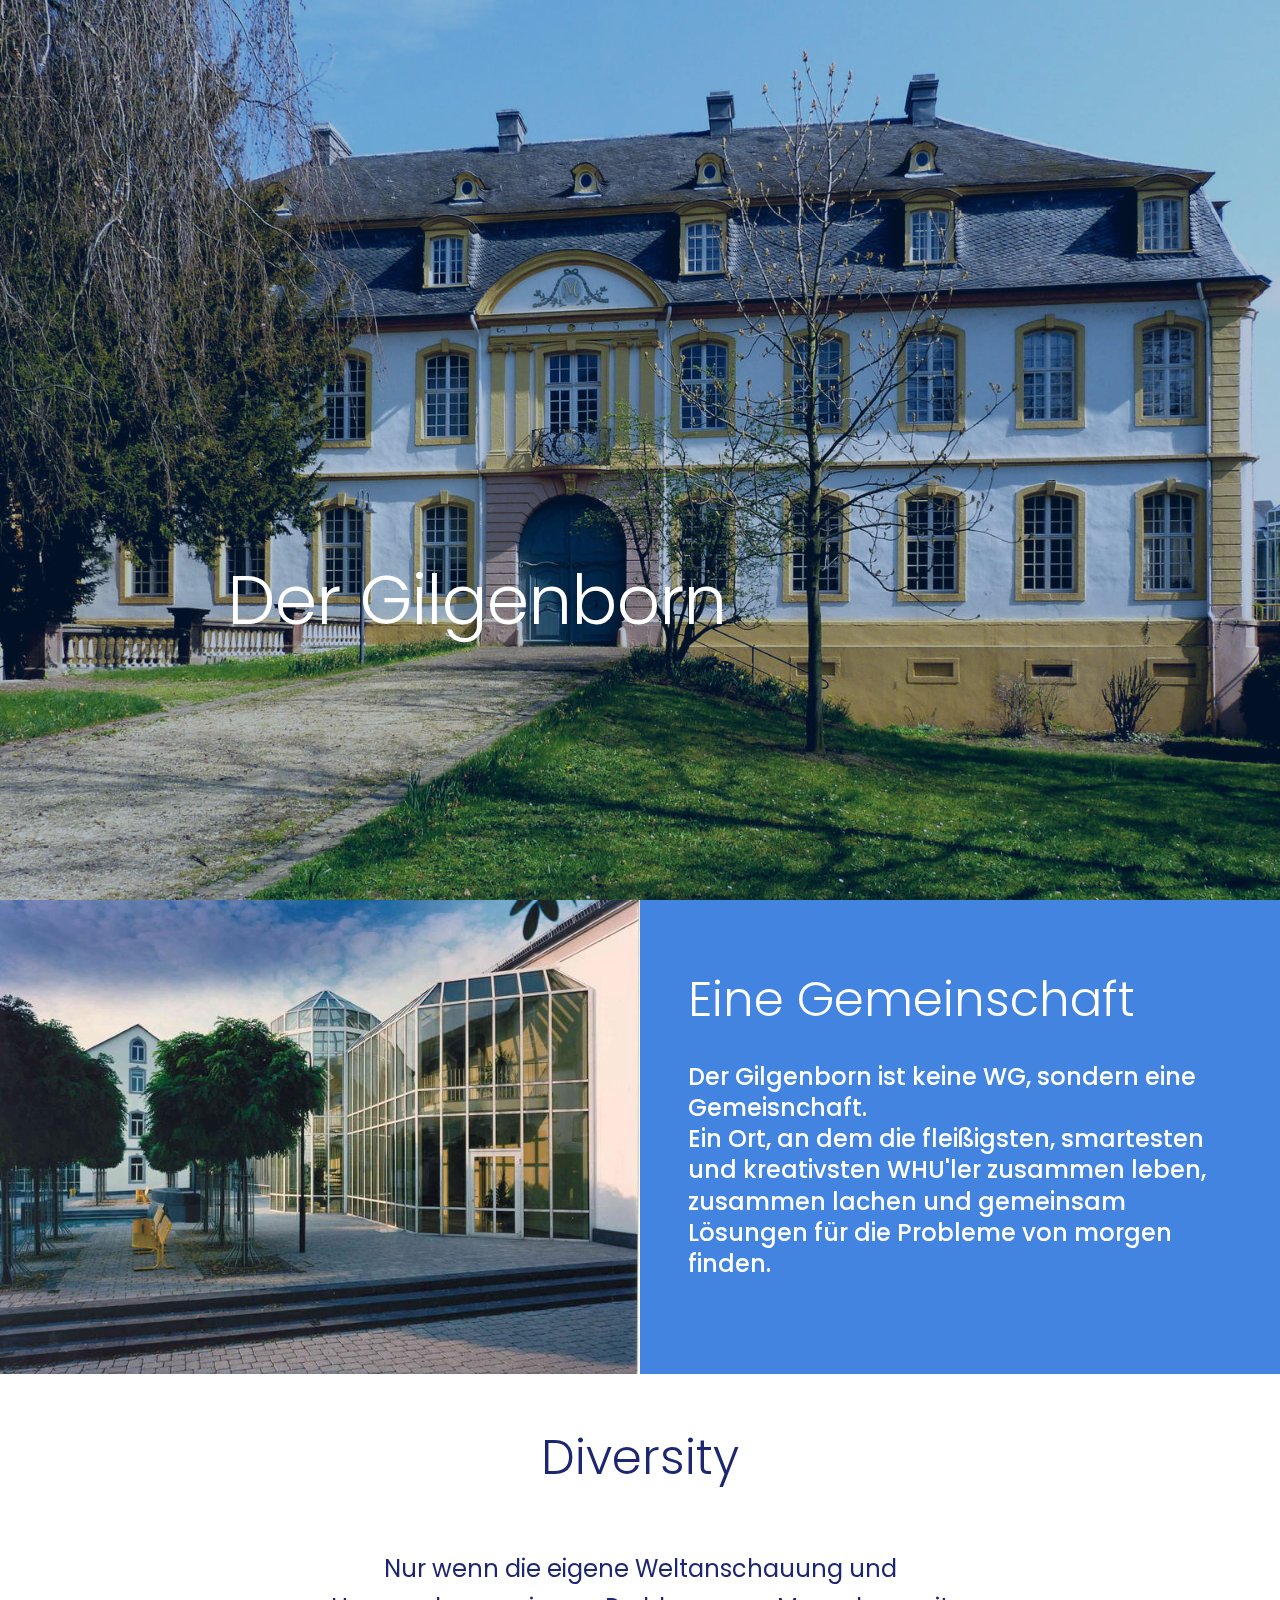
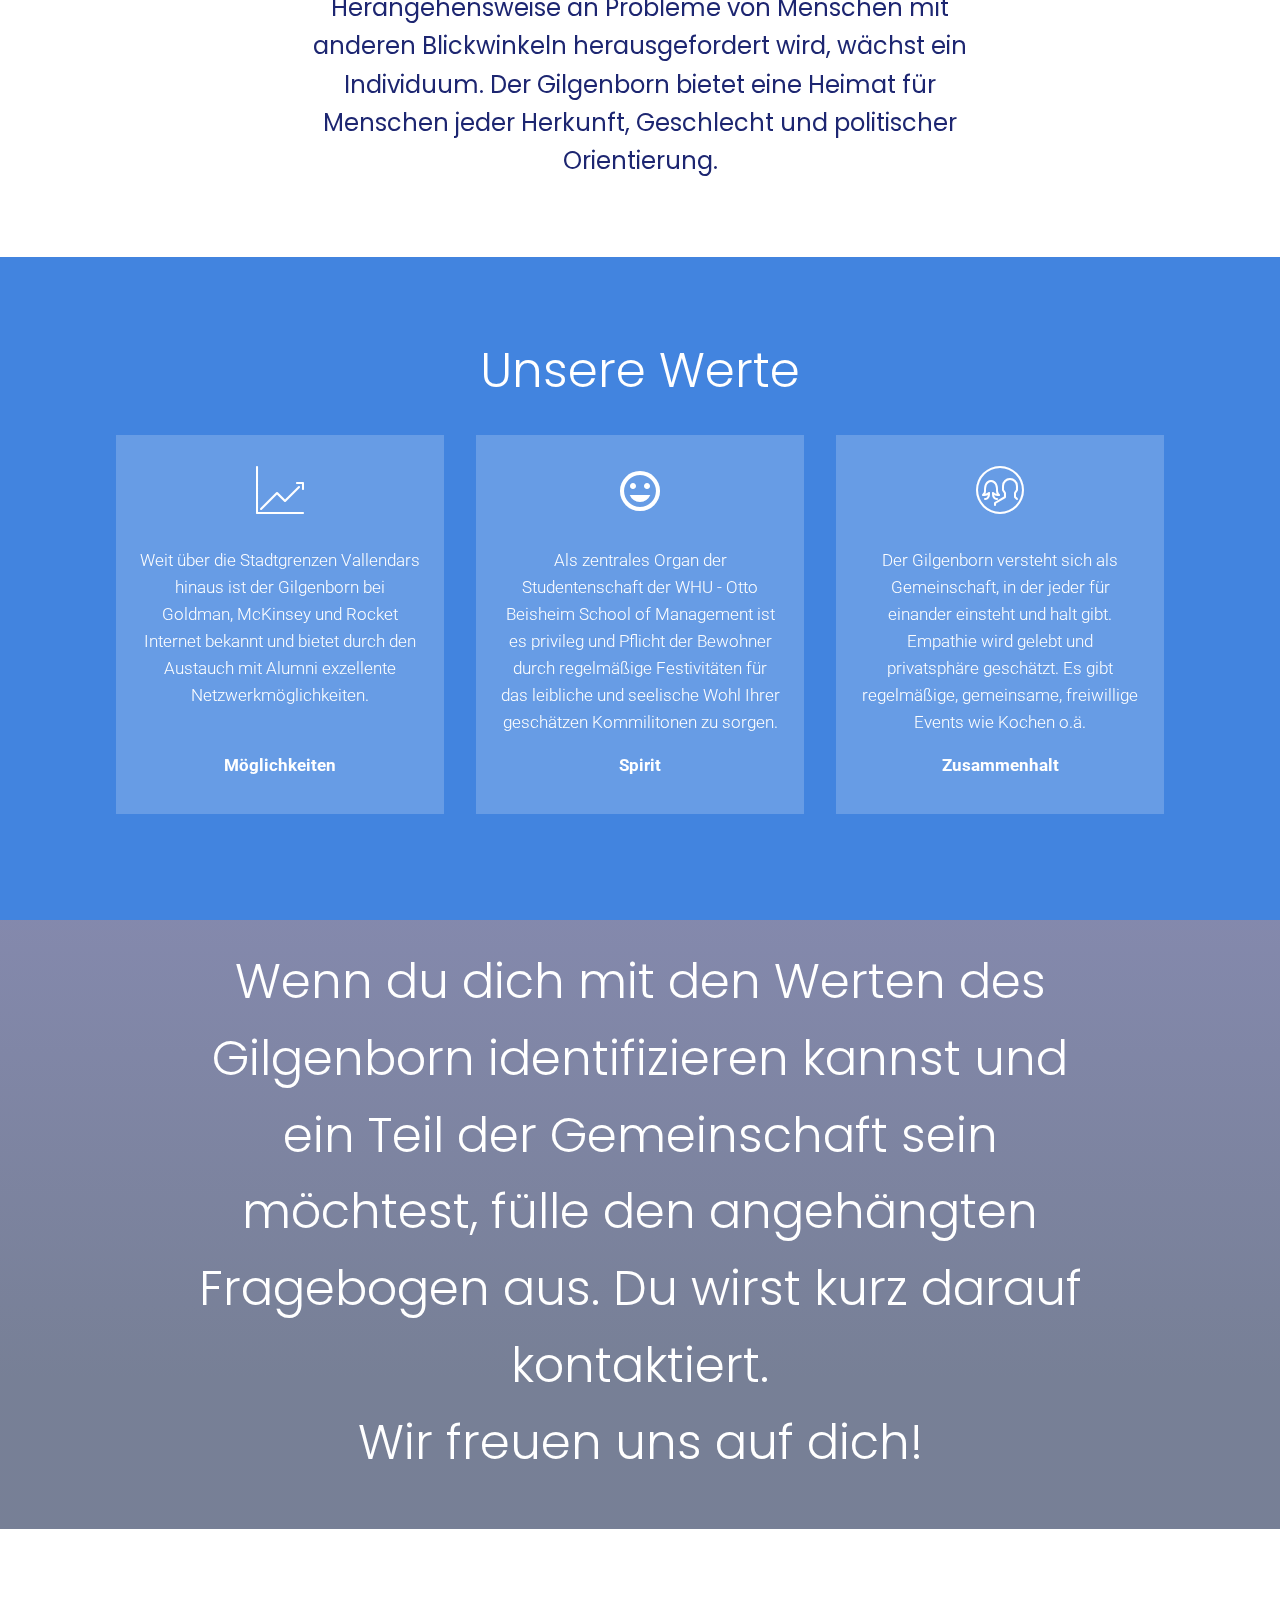
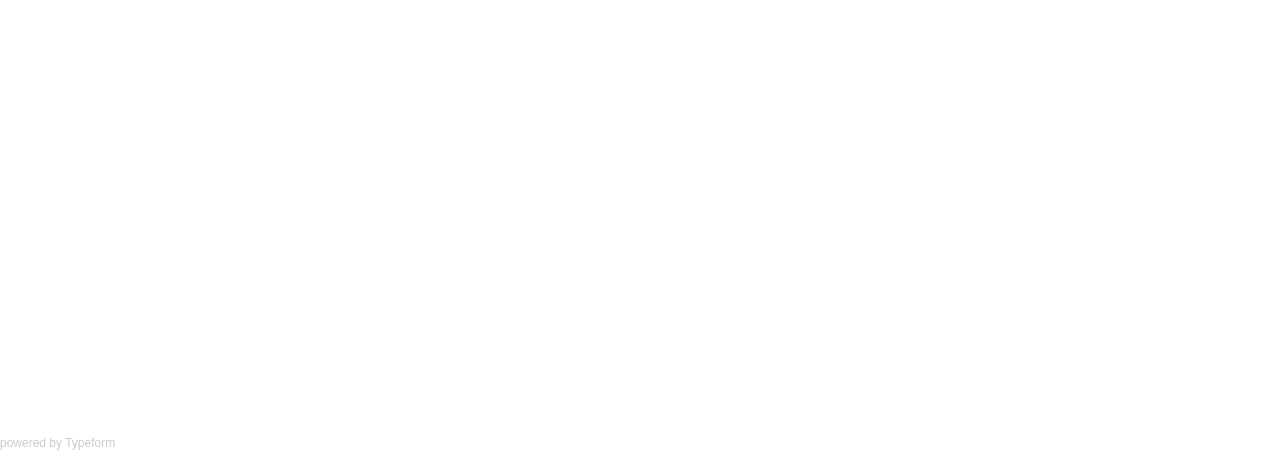
==== de.html @ 5c47d2d9 "create github pages" ====
<!DOCTYPE html>
<html >
<head>
  <!-- Site made with Mobirise Website Builder v4.7.6, https://mobirise.com -->
  <meta charset="UTF-8">
  <meta http-equiv="X-UA-Compatible" content="IE=edge">
  <meta name="generator" content="Mobirise v4.7.6, mobirise.com">
  <meta name="viewport" content="width=device-width, initial-scale=1, minimum-scale=1">
  <link rel="shortcut icon" href="assets/images/logo.png" type="image/x-icon">
  <meta name="description" content="">
  <title>Deutsch</title>
  <link rel="stylesheet" href="assets/web/assets/mobirise-icons/mobirise-icons.css">
  <link rel="stylesheet" href="assets/bootstrap-material-design-font/css/material.css">
  <link rel="stylesheet" href="assets/tether/tether.min.css">
  <link rel="stylesheet" href="assets/bootstrap/css/bootstrap.min.css">
  <link rel="stylesheet" href="assets/bootstrap/css/bootstrap-reboot.min.css">
  <link rel="stylesheet" href="assets/bootstrap/css/bootstrap-grid.min.css">
  <link rel="stylesheet" href="assets/theme/css/style.css">
  <link rel="stylesheet" href="assets/mobirise/css/mbr-additional.css" type="text/css">
  
  
  
</head>
<body>
  <section class="header6 cid-rthwO0o4lE mbr-fullscreen mbr-parallax-background" id="header6-q">

    

    <div class="mbr-overlay" style="opacity: 0.3; background-color: rgb(4, 54, 124);">
    </div>

    <div class="container">
        <div class="row justify-content-center">
            <div class="media-container-column mbr-white col-md-10 offset-md-1">
                <h1 class="mbr-section-title pb-3 mbr-fonts-style display-1"><p>
                    <br><br><br></p><br><p>Der Gilgenborn</p></h1>
                
                
            </div>
        </div>
    </div>

    
</section>

<section class="features1 cid-rthwO0Zgbl" id="features1-r">

    

    <div class="container-fluid">
        <div class="row content-row">
            <div class="mbr-figure col-lg-6">
              <img src="assets/images/newsimage-800x593.jpg" alt="" title="">
            </div>
            <div class="media-content px-5  mbr-white py-4 col-lg-6">
              
              <div class="content-block">
                <h2 class="mbr-section-title mbr-fonts-style pb-4 display-2">Eine Gemeinschaft</h2>
                <h3 class="mbr-section-subtitle mbr-fonts-style pb-2 display-5">Der Gilgenborn ist keine WG, sondern eine Gemeisnchaft.<div>Ein Ort, an dem die fleißigsten, smartesten und kreativsten WHU'ler zusammen leben, zusammen lachen und gemeinsam Lösungen für die Probleme von morgen finden.</div></h3>
                <p class="mbr-text testimonial-text mbr-fonts-style display-7"></p>
              </div>
            </div>
        </div>
    </div>
</section>

<section class="mbr-section article content1 cid-rthwO1sof4" id="content1-s">

     

    <div class="container">
        <div class="media-container-row">
            <div class="mbr-text col-12 col-md-12">
                <h2 class="mbr-fonts-style block-title align-center display-2">Diversity</h2>
            </div>
        </div>
    </div>
</section>

<section class="mbr-section article content1 cid-rthwO1FS71" id="content2-t">

     

    <div class="container">
        <div class="media-container-row">
            <div class="mbr-text col-12 col-md-8">
                <p class="mbr-fonts-style block-text display-5">Nur wenn die eigene Weltanschauung und Herangehensweise an Probleme von Menschen mit anderen Blickwinkeln herausgefordert wird, wächst ein Individuum. Der Gilgenborn bietet eine Heimat für Menschen jeder Herkunft, Geschlecht und politischer Orientierung.</p>
            </div>
        </div>
    </div>
</section>

<section class="features10 cid-rthwO1VOsi" id="features10-u">
    
    

    
    <div class="container">
        <div class="container align-center">
            <h2 class="mb-4 mbr-fonts-style mbr-white display-2">Unsere Werte</h2>
            
            <div class="media-container-row">
                <div class="card p-3 col-12 col-md-4 col-lg-4">
                    <div class="card-box">
                        <div class="card-img pb-3">
                            <span class="mbr-iconfont mbr-white mbri-growing-chart"></span>
                        </div>
                        <p class="mbr-text mbr-fonts-style mbr-white display-7">Weit über die Stadtgrenzen Vallendars hinaus ist der Gilgenborn bei Goldman, McKinsey und Rocket Internet bekannt und bietet durch den Austauch mit Alumni exzellente Netzwerkmöglichkeiten.<br><br>
                        </p>
                        <p class="card-title mbr-fonts-style mbr-white display-7">
                            <strong>Möglichkeiten</strong></p>
                    </div>
                </div>
                <div class="card p-3 col-12 col-md-4 col-lg-4">
                    <div class="card-box">
                        <div class="card-img pb-3">
                            <span class="mbr-iconfont mbr-white mdi-image-tag-faces"></span>
                        </div>
                        <p class="mbr-text mbr-fonts-style mbr-white display-7">
                            Als zentrales Organ der Studentenschaft der WHU - Otto Beisheim School of Management ist es privileg und Pflicht der Bewohner durch regelmäßige Festivitäten für das leibliche und seelische Wohl Ihrer geschätzen Kommilitonen zu sorgen.
                        </p>
                        <p class="card-title mbr-fonts-style mbr-white display-7"><strong>Spirit</strong></p>
                    </div>
                </div>
                <div class="card p-3 col-12 col-md-4 col-lg-4">
                    <div class="card-box">
                        <div class="card-img pb-3">
                            <span class="mbr-iconfont mbr-white mbri-users"></span>
                        </div>
                        <p class="mbr-text mbr-fonts-style mbr-white display-7">Der Gilgenborn versteht sich als Gemeinschaft, in der jeder für einander einsteht und halt gibt. Empathie wird gelebt und privatsphäre geschätzt. Es gibt regelmäßige, gemeinsame, freiwillige Events wie Kochen o.ä.<br></p>
                        <p class="card-title mbr-fonts-style mbr-white display-7"><strong>Zusammenhalt</strong></p>
                    </div>
                </div>
            </div>
        </div>
    </div>
</section>

<section class="header3 cid-rthwO2DU1C mbr-parallax-background" id="header3-v">

    

    <div class="mbr-overlay" style="opacity: 0.5;">
    </div>

    <div class="container align-center">
        <div class="row justify-content-center">
            <div class="media-container-column mbr-white col-md-10">
                <h3 class="mbr-section-subtitle align-center mbr-light pb-3 mbr-fonts-style display-2"></h3>
                
                <p class="mbr-text pb-3 mbr-fonts-style display-2">
                    Wenn du dich mit den Werten des Gilgenborn identifizieren kannst und ein Teil der Gemeinschaft sein möchtest, fülle den angehängten Fragebogen aus. Du wirst kurz darauf kontaktiert.<br>Wir freuen uns auf dich!</p>
                
            </div>
        </div>
    </div>
    
</section>

<div id="custom-html-w" custom-code="true" data-rv-view="32"><div class="typeform-widget" data-url="https://mauriceschneider.typeform.com/to/I1XOrt" style="width: 100%; height: 500px;"></div> <script> (function() { var qs,js,q,s,d=document, gi=d.getElementById, ce=d.createElement, gt=d.getElementsByTagName, id="typef_orm", b="https://embed.typeform.com/"; if(!gi.call(d,id)) { js=ce.call(d,"script"); js.id=id; js.src=b+"embed.js"; q=gt.call(d,"script")[0]; q.parentNode.insertBefore(js,q) } })() </script> <div style="font-family: Sans-Serif;font-size: 12px;color: #999;opacity: 0.5; padding-top: 5px;"> powered by <a href="https://admin.typeform.com/signup?utm_campaign=I1XOrt&utm_source=typeform.com-13900104-Basic&utm_medium=typeform&utm_content=typeform-embedded-poweredbytypeform&utm_term=EN" style="color: #999" target="_blank">Typeform</a> </div></div>


  <script src="assets/web/assets/jquery/jquery.min.js"></script>
  <script src="assets/popper/popper.min.js"></script>
  <script src="assets/tether/tether.min.js"></script>
  <script src="assets/bootstrap/js/bootstrap.min.js"></script>
  <script src="assets/smoothscroll/smooth-scroll.js"></script>
  <script src="assets/parallax/jarallax.min.js"></script>
  <script src="assets/playervimeo/vimeo_player.js"></script>
  <script src="assets/theme/js/script.js"></script>
  
  
</body>
</html>
---- assets/web/assets/mobirise-icons/mobirise-icons.css ----
@font-face {
  font-family: 'MobiriseIcons';
  src:  url('mobirise-icons.eot?spat4u');
  src:  url('mobirise-icons.eot?spat4u#iefix') format('embedded-opentype'),
    url('mobirise-icons.ttf?spat4u') format('truetype'),
    url('mobirise-icons.woff?spat4u') format('woff'),
    url('mobirise-icons.svg?spat4u#MobiriseIcons') format('svg');
  font-weight: normal;
  font-style: normal;
}

[class^="mbri-"], [class*=" mbri-"] {
  /* use !important to prevent issues with browser extensions that change fonts */
  font-family: MobiriseIcons !important;
  speak: none;
  font-style: normal;
  font-weight: normal;
  font-variant: normal;
  text-transform: none;
  line-height: 1;

  /* Better Font Rendering =========== */
  -webkit-font-smoothing: antialiased;
  -moz-osx-font-smoothing: grayscale;
}

.mbri-add-submenu:before {
  content: "\e900";
}
.mbri-alert:before {
  content: "\e901";
}
.mbri-align-center:before {
  content: "\e902";
}
.mbri-align-justify:before {
  content: "\e903";
}
.mbri-align-left:before {
  content: "\e904";
}
.mbri-align-right:before {
  content: "\e905";
}
.mbri-android:before {
  content: "\e906";
}
.mbri-apple:before {
  content: "\e907";
}
.mbri-arrow-down:before {
  content: "\e908";
}
.mbri-arrow-next:before {
  content: "\e909";
}
.mbri-arrow-prev:before {
  content: "\e90a";
}
.mbri-arrow-up:before {
  content: "\e90b";
}
.mbri-bold:before {
  content: "\e90c";
}
.mbri-bookmark:before {
  content: "\e90d";
}
.mbri-bootstrap:before {
  content: "\e90e";
}
.mbri-briefcase:before {
  content: "\e90f";
}
.mbri-browse:before {
  content: "\e910";
}
.mbri-bulleted-list:before {
  content: "\e911";
}
.mbri-calendar:before {
  content: "\e912";
}
.mbri-camera:before {
  content: "\e913";
}
.mbri-cart-add:before {
  content: "\e914";
}
.mbri-cart-full:before {
  content: "\e915";
}
.mbri-cash:before {
  content: "\e916";
}
.mbri-change-style:before {
  content: "\e917";
}
.mbri-chat:before {
  content: "\e918";
}
.mbri-clock:before {
  content: "\e919";
}
.mbri-close:before {
  content: "\e91a";
}
.mbri-cloud:before {
  content: "\e91b";
}
.mbri-code:before {
  content: "\e91c";
}
.mbri-contact-form:before {
  content: "\e91d";
}
.mbri-credit-card:before {
  content: "\e91e";
}
.mbri-cursor-click:before {
  content: "\e91f";
}
.mbri-cust-feedback:before {
  content: "\e920";
}
.mbri-database:before {
  content: "\e921";
}
.mbri-delivery:before {
  content: "\e922";
}
.mbri-desktop:before {
  content: "\e923";
}
.mbri-devices:before {
  content: "\e924";
}
.mbri-down:before {
  content: "\e925";
}
.mbri-download:before {
  content: "\e989";
}
.mbri-drag-n-drop:before {
  content: "\e927";
}
.mbri-drag-n-drop2:before {
  content: "\e928";
}
.mbri-edit:before {
  content: "\e929";
}
.mbri-edit2:before {
  content: "\e92a";
}
.mbri-error:before {
  content: "\e92b";
}
.mbri-extension:before {
  content: "\e92c";
}
.mbri-features:before {
  content: "\e92d";
}
.mbri-file:before {
  content: "\e92e";
}
.mbri-flag:before {
  content: "\e92f";
}
.mbri-folder:before {
  content: "\e930";
}
.mbri-gift:before {
  content: "\e931";
}
.mbri-github:before {
  content: "\e932";
}
.mbri-globe:before {
  content: "\e933";
}
.mbri-globe-2:before {
  content: "\e934";
}
.mbri-growing-chart:before {
  content: "\e935";
}
.mbri-hearth:before {
  content: "\e936";
}
.mbri-help:before {
  content: "\e937";
}
.mbri-home:before {
  content: "\e938";
}
.mbri-hot-cup:before {
  content: "\e939";
}
.mbri-idea:before {
  content: "\e93a";
}
.mbri-image-gallery:before {
  content: "\e93b";
}
.mbri-image-slider:before {
  content: "\e93c";
}
.mbri-info:before {
  content: "\e93d";
}
.mbri-italic:before {
  content: "\e93e";
}
.mbri-key:before {
  content: "\e93f";
}
.mbri-laptop:before {
  content: "\e940";
}
.mbri-layers:before {
  content: "\e941";
}
.mbri-left-right:before {
  content: "\e942";
}
.mbri-left:before {
  content: "\e943";
}
.mbri-letter:before {
  content: "\e944";
}
.mbri-like:before {
  content: "\e945";
}
.mbri-link:before {
  content: "\e946";
}
.mbri-lock:before {
  content: "\e947";
}
.mbri-login:before {
  content: "\e948";
}
.mbri-logout:before {
  content: "\e949";
}
.mbri-magic-stick:before {
  content: "\e94a";
}
.mbri-map-pin:before {
  content: "\e94b";
}
.mbri-menu:before {
  content: "\e94c";
}
.mbri-mobile:before {
  content: "\e94d";
}
.mbri-mobile2:before {
  content: "\e94e";
}
.mbri-mobirise:before {
  content: "\e94f";
}
.mbri-more-horizontal:before {
  content: "\e950";
}
.mbri-more-vertical:before {
  content: "\e951";
}
.mbri-music:before {
  content: "\e952";
}
.mbri-new-file:before {
  content: "\e953";
}
.mbri-numbered-list:before {
  content: "\e954";
}
.mbri-opened-folder:before {
  content: "\e955";
}
.mbri-pages:before {
  content: "\e956";
}
.mbri-paper-plane:before {
  content: "\e957";
}
.mbri-paperclip:before {
  content: "\e958";
}
.mbri-photo:before {
  content: "\e959";
}
.mbri-photos:before {
  content: "\e95a";
}
.mbri-pin:before {
  content: "\e95b";
}
.mbri-play:before {
  content: "\e95c";
}
.mbri-plus:before {
  content: "\e95d";
}
.mbri-preview:before {
  content: "\e95e";
}
.mbri-print:before {
  content: "\e95f";
}
.mbri-protect:before {
  content: "\e960";
}
.mbri-question:before {
  content: "\e961";
}
.mbri-quote-left:before {
  content: "\e962";
}
.mbri-quote-right:before {
  content: "\e963";
}
.mbri-refresh:before {
  content: "\e964";
}
.mbri-responsive:before {
  content: "\e965";
}
.mbri-right:before {
  content: "\e966";
}
.mbri-rocket:before {
  content: "\e967";
}
.mbri-sad-face:before {
  content: "\e968";
}
.mbri-sale:before {
  content: "\e969";
}
.mbri-save:before {
  content: "\e96a";
}
.mbri-search:before {
  content: "\e96b";
}
.mbri-setting:before {
  content: "\e96c";
}
.mbri-setting2:before {
  content: "\e96d";
}
.mbri-setting3:before {
  content: "\e96e";
}
.mbri-share:before {
  content: "\e96f";
}
.mbri-shopping-bag:before {
  content: "\e970";
}
.mbri-shopping-basket:before {
  content: "\e971";
}
.mbri-shopping-cart:before {
  content: "\e972";
}
.mbri-sites:before {
  content: "\e973";
}
.mbri-smile-face:before {
  content: "\e974";
}
.mbri-speed:before {
  content: "\e975";
}
.mbri-star:before {
  content: "\e976";
}
.mbri-success:before {
  content: "\e977";
}
.mbri-sun:before {
  content: "\e978";
}
.mbri-sun2:before {
  content: "\e979";
}
.mbri-tablet:before {
  content: "\e97a";
}
.mbri-tablet-vertical:before {
  content: "\e97b";
}
.mbri-target:before {
  content: "\e97c";
}
.mbri-timer:before {
  content: "\e97d";
}
.mbri-to-ftp:before {
  content: "\e97e";
}
.mbri-to-local-drive:before {
  content: "\e97f";
}
.mbri-touch-swipe:before {
  content: "\e980";
}
.mbri-touch:before {
  content: "\e981";
}
.mbri-trash:before {
  content: "\e982";
}
.mbri-underline:before {
  content: "\e983";
}
.mbri-unlink:before {
  content: "\e984";
}
.mbri-unlock:before {
  content: "\e985";
}
.mbri-up-down:before {
  content: "\e986";
}
.mbri-up:before {
  content: "\e987";
}
.mbri-update:before {
  content: "\e988";
}
.mbri-upload:before {
 content: "\e926"; 
}
.mbri-user:before {
  content: "\e98a";
}
.mbri-user2:before {
  content: "\e98b";
}
.mbri-users:before {
  content: "\e98c";
}
.mbri-video:before {
  content: "\e98d";
}
.mbri-video-play:before {
  content: "\e98e";
}
.mbri-watch:before {
  content: "\e98f";
}
.mbri-website-theme:before {
  content: "\e990";
}
.mbri-wifi:before {
  content: "\e991";
}
.mbri-windows:before {
  content: "\e992";
}
.mbri-zoom-out:before {
  content: "\e993";
}
.mbri-redo:before {
  content: "\e994";
}
.mbri-undo:before {
  content: "\e995";
}
---- assets/bootstrap-material-design-font/css/material.css ----
@font-face {
  font-family: 'Material-Design-Icons';
  src: url('../fonts/Material-Design-Icons.eot?3ocs8m');
  src: url('../fonts/Material-Design-Icons.eot?#iefix3ocs8m') format('embedded-opentype'), url('../fonts/Material-Design-Icons.woff?3ocs8m') format('woff'), url('../fonts/Material-Design-Icons.ttf?3ocs8m') format('truetype'), url('../fonts/Material-Design-Icons.svg?3ocs8m#Material-Design-Icons') format('svg');
  font-weight: normal;
  font-style: normal;
}
[class^="mdi-"],
[class*="mdi-"] {
  speak: none;
  display: inline-block;
  font-style: normal;
  font-variant:normal;
  font-weight:normal;
/*  font-size:24px;*/
  line-height:1;
  font-family:'Material-Design-Icons' !important;
  text-rendering: auto;
  
  -webkit-font-smoothing: antialiased;
  -moz-osx-font-smoothing: grayscale;
  -webkit-transform: translate(0, 0);
      -ms-transform: translate(0, 0);
          transform: translate(0, 0);
}
[class^="mdi-"]:before,
[class*="mdi-"]:before {
  display: inline-block;
  speak: none;
  text-decoration: inherit;
}
[class^="mdi-"].pull-left,
[class*="mdi-"].pull-left {
  margin-right: .3em;
}
[class^="mdi-"].pull-right,
[class*="mdi-"].pull-right {
  margin-left: .3em;
}
[class^="mdi-"].mdi-lg:before,
[class*="mdi-"].mdi-lg:before,
[class^="mdi-"].mdi-lg:after,
[class*="mdi-"].mdi-lg:after {
  font-size: 1.33333333em;
  line-height: 0.75em;
  vertical-align: -15%;
}
[class^="mdi-"].mdi-2x:before,
[class*="mdi-"].mdi-2x:before,
[class^="mdi-"].mdi-2x:after,
[class*="mdi-"].mdi-2x:after {
  font-size: 2em;
}
[class^="mdi-"].mdi-3x:before,
[class*="mdi-"].mdi-3x:before,
[class^="mdi-"].mdi-3x:after,
[class*="mdi-"].mdi-3x:after {
  font-size: 3em;
}
[class^="mdi-"].mdi-4x:before,
[class*="mdi-"].mdi-4x:before,
[class^="mdi-"].mdi-4x:after,
[class*="mdi-"].mdi-4x:after {
  font-size: 4em;
}
[class^="mdi-"].mdi-5x:before,
[class*="mdi-"].mdi-5x:before,
[class^="mdi-"].mdi-5x:after,
[class*="mdi-"].mdi-5x:after {
  font-size: 5em;
}
[class^="mdi-device-signal-cellular-"]:after,
[class^="mdi-device-battery-"]:after,
[class^="mdi-device-battery-charging-"]:after,
[class^="mdi-device-signal-cellular-connected-no-internet-"]:after,
[class^="mdi-device-signal-wifi-"]:after,
[class^="mdi-device-signal-wifi-statusbar-not-connected"]:after,
.mdi-device-network-wifi:after {
  opacity: .3;
  position: absolute;
  left: 0;
  top: 0;
  z-index: 1;
  display: inline-block;
  speak: none;
  text-decoration: inherit;
}
[class^="mdi-device-signal-cellular-"]:after {
  content: "\e758";
}
[class^="mdi-device-battery-"]:after {
  content: "\e735";
}
[class^="mdi-device-battery-charging-"]:after {
  content: "\e733";
}
[class^="mdi-device-signal-cellular-connected-no-internet-"]:after {
  content: "\e75d";
}
[class^="mdi-device-signal-wifi-"]:after,
.mdi-device-network-wifi:after {
  content: "\e765";
}
[class^="mdi-device-signal-wifi-statusbasr-not-connected"]:after {
  content: "\e8f7";
}
.mdi-device-signal-cellular-off:after,
.mdi-device-signal-cellular-null:after,
.mdi-device-signal-cellular-no-sim:after,
.mdi-device-signal-wifi-off:after,
.mdi-device-signal-wifi-4-bar:after,
.mdi-device-signal-cellular-4-bar:after,
.mdi-device-battery-alert:after,
.mdi-device-signal-cellular-connected-no-internet-4-bar:after,
.mdi-device-battery-std:after,
.mdi-device-battery-full .mdi-device-battery-unknown:after {
  content: "";
}
.mdi-fw {
  width: 1.28571429em;
  text-align: center;
}
.mdi-ul {
  padding-left: 0;
  margin-left: 2.14285714em;
  list-style-type: none;
}
.mdi-ul > li {
  position: relative;
}
.mdi-li {
  position: absolute;
  left: -2.14285714em;
  width: 2.14285714em;
  top: 0.14285714em;
  text-align: center;
}
.mdi-li.mdi-lg {
  left: -1.85714286em;
}
.mdi-border {
  padding: .2em .25em .15em;
  border: solid 0.08em #eeeeee;
  border-radius: .1em;
}
.mdi-spin {
  -webkit-animation: mdi-spin 2s infinite linear;
  animation: mdi-spin 2s infinite linear;
  -webkit-transform-origin: 50% 50%;
  -ms-transform-origin: 50% 50%;
      transform-origin: 50% 50%;
}
.mdi-pulse {
  -webkit-animation: mdi-spin 1s steps(8) infinite;
  animation: mdi-spin 1s steps(8) infinite;
  -webkit-transform-origin: 50% 50%;
  -ms-transform-origin: 50% 50%;
      transform-origin: 50% 50%;
}
@-webkit-keyframes mdi-spin {
  0% {
    -webkit-transform: rotate(0deg);
    transform: rotate(0deg);
  }
  100% {
    -webkit-transform: rotate(359deg);
    transform: rotate(359deg);
  }
}
@keyframes mdi-spin {
  0% {
    -webkit-transform: rotate(0deg);
    transform: rotate(0deg);
  }
  100% {
    -webkit-transform: rotate(359deg);
    transform: rotate(359deg);
  }
}
.mdi-rotate-90 {
  filter: progid:DXImageTransform.Microsoft.BasicImage(rotation=1);
  -webkit-transform: rotate(90deg);
  -ms-transform: rotate(90deg);
  transform: rotate(90deg);
}
.mdi-rotate-180 {
  filter: progid:DXImageTransform.Microsoft.BasicImage(rotation=2);
  -webkit-transform: rotate(180deg);
  -ms-transform: rotate(180deg);
  transform: rotate(180deg);
}
.mdi-rotate-270 {
  filter: progid:DXImageTransform.Microsoft.BasicImage(rotation=3);
  -webkit-transform: rotate(270deg);
  -ms-transform: rotate(270deg);
  transform: rotate(270deg);
}
.mdi-flip-horizontal {
  filter: progid:DXImageTransform.Microsoft.BasicImage(rotation=0, mirror=1);
  -webkit-transform: scale(-1, 1);
  -ms-transform: scale(-1, 1);
  transform: scale(-1, 1);
}
.mdi-flip-vertical {
  filter: progid:DXImageTransform.Microsoft.BasicImage(rotation=2, mirror=1);
  -webkit-transform: scale(1, -1);
  -ms-transform: scale(1, -1);
  transform: scale(1, -1);
}
:root .mdi-rotate-90,
:root .mdi-rotate-180,
:root .mdi-rotate-270,
:root .mdi-flip-horizontal,
:root .mdi-flip-vertical {
  -webkit-filter: none;
          filter: none;
}
.mdi-stack {
  position: relative;
  display: inline-block;
  width: 2em;
  height: 2em;
  line-height: 2em;
  vertical-align: middle;
}
.mdi-stack-1x,
.mdi-stack-2x {
  position: absolute;
  left: 0;
  width: 100%;
  text-align: center;
}
.mdi-stack-1x {
  line-height: inherit;
}
.mdi-stack-2x {
  font-size: 2em;
}
.mdi-inverse {
  color: #ffffff;
}
/* Start Icons */
.mdi-action-3d-rotation:before {
  content: "\e600";
}
.mdi-action-accessibility:before {
  content: "\e601";
}
.mdi-action-account-balance-wallet:before {
  content: "\e602";
}
.mdi-action-account-balance:before {
  content: "\e603";
}
.mdi-action-account-box:before {
  content: "\e604";
}
.mdi-action-account-child:before {
  content: "\e605";
}
.mdi-action-account-circle:before {
  content: "\e606";
}
.mdi-action-add-shopping-cart:before {
  content: "\e607";
}
.mdi-action-alarm-add:before {
  content: "\e608";
}
.mdi-action-alarm-off:before {
  content: "\e609";
}
.mdi-action-alarm-on:before {
  content: "\e60a";
}
.mdi-action-alarm:before {
  content: "\e60b";
}
.mdi-action-android:before {
  content: "\e60c";
}
.mdi-action-announcement:before {
  content: "\e60d";
}
.mdi-action-aspect-ratio:before {
  content: "\e60e";
}
.mdi-action-assessment:before {
  content: "\e60f";
}
.mdi-action-assignment-ind:before {
  content: "\e610";
}
.mdi-action-assignment-late:before {
  content: "\e611";
}
.mdi-action-assignment-return:before {
  content: "\e612";
}
.mdi-action-assignment-returned:before {
  content: "\e613";
}
.mdi-action-assignment-turned-in:before {
  content: "\e614";
}
.mdi-action-assignment:before {
  content: "\e615";
}
.mdi-action-autorenew:before {
  content: "\e616";
}
.mdi-action-backup:before {
  content: "\e617";
}
.mdi-action-book:before {
  content: "\e618";
}
.mdi-action-bookmark-outline:before {
  content: "\e619";
}
.mdi-action-bookmark:before {
  content: "\e61a";
}
.mdi-action-bug-report:before {
  content: "\e61b";
}
.mdi-action-cached:before {
  content: "\e61c";
}
.mdi-action-check-circle:before {
  content: "\e61d";
}
.mdi-action-class:before {
  content: "\e61e";
}
.mdi-action-credit-card:before {
  content: "\e61f";
}
.mdi-action-dashboard:before {
  content: "\e620";
}
.mdi-action-delete:before {
  content: "\e621";
}
.mdi-action-description:before {
  content: "\e622";
}
.mdi-action-dns:before {
  content: "\e623";
}
.mdi-action-done-all:before {
  content: "\e624";
}
.mdi-action-done:before {
  content: "\e625";
}
.mdi-action-event:before {
  content: "\e626";
}
.mdi-action-exit-to-app:before {
  content: "\e627";
}
.mdi-action-explore:before {
  content: "\e628";
}
.mdi-action-extension:before {
  content: "\e629";
}
.mdi-action-face-unlock:before {
  content: "\e62a";
}
.mdi-action-favorite-outline:before {
  content: "\e62b";
}
.mdi-action-favorite:before {
  content: "\e62c";
}
.mdi-action-find-in-page:before {
  content: "\e62d";
}
.mdi-action-find-replace:before {
  content: "\e62e";
}
.mdi-action-flip-to-back:before {
  content: "\e62f";
}
.mdi-action-flip-to-front:before {
  content: "\e630";
}
.mdi-action-get-app:before {
  content: "\e631";
}
.mdi-action-grade:before {
  content: "\e632";
}
.mdi-action-group-work:before {
  content: "\e633";
}
.mdi-action-help:before {
  content: "\e634";
}
.mdi-action-highlight-remove:before {
  content: "\e635";
}
.mdi-action-history:before {
  content: "\e636";
}
.mdi-action-home:before {
  content: "\e637";
}
.mdi-action-https:before {
  content: "\e638";
}
.mdi-action-info-outline:before {
  content: "\e639";
}
.mdi-action-info:before {
  content: "\e63a";
}
.mdi-action-input:before {
  content: "\e63b";
}
.mdi-action-invert-colors:before {
  content: "\e63c";
}
.mdi-action-label-outline:before {
  content: "\e63d";
}
.mdi-action-label:before {
  content: "\e63e";
}
.mdi-action-language:before {
  content: "\e63f";
}
.mdi-action-launch:before {
  content: "\e640";
}
.mdi-action-list:before {
  content: "\e641";
}
.mdi-action-lock-open:before {
  content: "\e642";
}
.mdi-action-lock-outline:before {
  content: "\e643";
}
.mdi-action-lock:before {
  content: "\e644";
}
.mdi-action-loyalty:before {
  content: "\e645";
}
.mdi-action-markunread-mailbox:before {
  content: "\e646";
}
.mdi-action-note-add:before {
  content: "\e647";
}
.mdi-action-open-in-browser:before {
  content: "\e648";
}
.mdi-action-open-in-new:before {
  content: "\e649";
}
.mdi-action-open-with:before {
  content: "\e64a";
}
.mdi-action-pageview:before {
  content: "\e64b";
}
.mdi-action-payment:before {
  content: "\e64c";
}
.mdi-action-perm-camera-mic:before {
  content: "\e64d";
}
.mdi-action-perm-contact-cal:before {
  content: "\e64e";
}
.mdi-action-perm-data-setting:before {
  content: "\e64f";
}
.mdi-action-perm-device-info:before {
  content: "\e650";
}
.mdi-action-perm-identity:before {
  content: "\e651";
}
.mdi-action-perm-media:before {
  content: "\e652";
}
.mdi-action-perm-phone-msg:before {
  content: "\e653";
}
.mdi-action-perm-scan-wifi:before {
  content: "\e654";
}
.mdi-action-picture-in-picture:before {
  content: "\e655";
}
.mdi-action-polymer:before {
  content: "\e656";
}
.mdi-action-print:before {
  content: "\e657";
}
.mdi-action-query-builder:before {
  content: "\e658";
}
.mdi-action-question-answer:before {
  content: "\e659";
}
.mdi-action-receipt:before {
  content: "\e65a";
}
.mdi-action-redeem:before {
  content: "\e65b";
}
.mdi-action-reorder:before {
  content: "\e65c";
}
.mdi-action-report-problem:before {
  content: "\e65d";
}
.mdi-action-restore:before {
  content: "\e65e";
}
.mdi-action-room:before {
  content: "\e65f";
}
.mdi-action-schedule:before {
  content: "\e660";
}
.mdi-action-search:before {
  content: "\e661";
}
.mdi-action-settings-applications:before {
  content: "\e662";
}
.mdi-action-settings-backup-restore:before {
  content: "\e663";
}
.mdi-action-settings-bluetooth:before {
  content: "\e664";
}
.mdi-action-settings-cell:before {
  content: "\e665";
}
.mdi-action-settings-display:before {
  content: "\e666";
}
.mdi-action-settings-ethernet:before {
  content: "\e667";
}
.mdi-action-settings-input-antenna:before {
  content: "\e668";
}
.mdi-action-settings-input-component:before {
  content: "\e669";
}
.mdi-action-settings-input-composite:before {
  content: "\e66a";
}
.mdi-action-settings-input-hdmi:before {
  content: "\e66b";
}
.mdi-action-settings-input-svideo:before {
  content: "\e66c";
}
.mdi-action-settings-overscan:before {
  content: "\e66d";
}
.mdi-action-settings-phone:before {
  content: "\e66e";
}
.mdi-action-settings-power:before {
  content: "\e66f";
}
.mdi-action-settings-remote:before {
  content: "\e670";
}
.mdi-action-settings-voice:before {
  content: "\e671";
}
.mdi-action-settings:before {
  content: "\e672";
}
.mdi-action-shop-two:before {
  content: "\e673";
}
.mdi-action-shop:before {
  content: "\e674";
}
.mdi-action-shopping-basket:before {
  content: "\e675";
}
.mdi-action-shopping-cart:before {
  content: "\e676";
}
.mdi-action-speaker-notes:before {
  content: "\e677";
}
.mdi-action-spellcheck:before {
  content: "\e678";
}
.mdi-action-star-rate:before {
  content: "\e679";
}
.mdi-action-stars:before {
  content: "\e67a";
}
.mdi-action-store:before {
  content: "\e67b";
}
.mdi-action-subject:before {
  content: "\e67c";
}
.mdi-action-supervisor-account:before {
  content: "\e67d";
}
.mdi-action-swap-horiz:before {
  content: "\e67e";
}
.mdi-action-swap-vert-circle:before {
  content: "\e67f";
}
.mdi-action-swap-vert:before {
  content: "\e680";
}
.mdi-action-system-update-tv:before {
  content: "\e681";
}
.mdi-action-tab-unselected:before {
  content: "\e682";
}
.mdi-action-tab:before {
  content: "\e683";
}
.mdi-action-theaters:before {
  content: "\e684";
}
.mdi-action-thumb-down:before {
  content: "\e685";
}
.mdi-action-thumb-up:before {
  content: "\e686";
}
.mdi-action-thumbs-up-down:before {
  content: "\e687";
}
.mdi-action-toc:before {
  content: "\e688";
}
.mdi-action-today:before {
  content: "\e689";
}
.mdi-action-track-changes:before {
  content: "\e68a";
}
.mdi-action-translate:before {
  content: "\e68b";
}
.mdi-action-trending-down:before {
  content: "\e68c";
}
.mdi-action-trending-neutral:before {
  content: "\e68d";
}
.mdi-action-trending-up:before {
  content: "\e68e";
}
.mdi-action-turned-in-not:before {
  content: "\e68f";
}
.mdi-action-turned-in:before {
  content: "\e690";
}
.mdi-action-verified-user:before {
  content: "\e691";
}
.mdi-action-view-agenda:before {
  content: "\e692";
}
.mdi-action-view-array:before {
  content: "\e693";
}
.mdi-action-view-carousel:before {
  content: "\e694";
}
.mdi-action-view-column:before {
  content: "\e695";
}
.mdi-action-view-day:before {
  content: "\e696";
}
.mdi-action-view-headline:before {
  content: "\e697";
}
.mdi-action-view-list:before {
  content: "\e698";
}
.mdi-action-view-module:before {
  content: "\e699";
}
.mdi-action-view-quilt:before {
  content: "\e69a";
}
.mdi-action-view-stream:before {
  content: "\e69b";
}
.mdi-action-view-week:before {
  content: "\e69c";
}
.mdi-action-visibility-off:before {
  content: "\e69d";
}
.mdi-action-visibility:before {
  content: "\e69e";
}
.mdi-action-wallet-giftcard:before {
  content: "\e69f";
}
.mdi-action-wallet-membership:before {
  content: "\e6a0";
}
.mdi-action-wallet-travel:before {
  content: "\e6a1";
}
.mdi-action-work:before {
  content: "\e6a2";
}
.mdi-alert-error:before {
  content: "\e6a3";
}
.mdi-alert-warning:before {
  content: "\e6a4";
}
.mdi-av-album:before {
  content: "\e6a5";
}
.mdi-av-closed-caption:before {
  content: "\e6a6";
}
.mdi-av-equalizer:before {
  content: "\e6a7";
}
.mdi-av-explicit:before {
  content: "\e6a8";
}
.mdi-av-fast-forward:before {
  content: "\e6a9";
}
.mdi-av-fast-rewind:before {
  content: "\e6aa";
}
.mdi-av-games:before {
  content: "\e6ab";
}
.mdi-av-hearing:before {
  content: "\e6ac";
}
.mdi-av-high-quality:before {
  content: "\e6ad";
}
.mdi-av-loop:before {
  content: "\e6ae";
}
.mdi-av-mic-none:before {
  content: "\e6af";
}
.mdi-av-mic-off:before {
  content: "\e6b0";
}
.mdi-av-mic:before {
  content: "\e6b1";
}
.mdi-av-movie:before {
  content: "\e6b2";
}
.mdi-av-my-library-add:before {
  content: "\e6b3";
}
.mdi-av-my-library-books:before {
  content: "\e6b4";
}
.mdi-av-my-library-music:before {
  content: "\e6b5";
}
.mdi-av-new-releases:before {
  content: "\e6b6";
}
.mdi-av-not-interested:before {
  content: "\e6b7";
}
.mdi-av-pause-circle-fill:before {
  content: "\e6b8";
}
.mdi-av-pause-circle-outline:before {
  content: "\e6b9";
}
.mdi-av-pause:before {
  content: "\e6ba";
}
.mdi-av-play-arrow:before {
  content: "\e6bb";
}
.mdi-av-play-circle-fill:before {
  content: "\e6bc";
}
.mdi-av-play-circle-outline:before {
  content: "\e6bd";
}
.mdi-av-play-shopping-bag:before {
  content: "\e6be";
}
.mdi-av-playlist-add:before {
  content: "\e6bf";
}
.mdi-av-queue-music:before {
  content: "\e6c0";
}
.mdi-av-queue:before {
  content: "\e6c1";
}
.mdi-av-radio:before {
  content: "\e6c2";
}
.mdi-av-recent-actors:before {
  content: "\e6c3";
}
.mdi-av-repeat-one:before {
  content: "\e6c4";
}
.mdi-av-repeat:before {
  content: "\e6c5";
}
.mdi-av-replay:before {
  content: "\e6c6";
}
.mdi-av-shuffle:before {
  content: "\e6c7";
}
.mdi-av-skip-next:before {
  content: "\e6c8";
}
.mdi-av-skip-previous:before {
  content: "\e6c9";
}
.mdi-av-snooze:before {
  content: "\e6ca";
}
.mdi-av-stop:before {
  content: "\e6cb";
}
.mdi-av-subtitles:before {
  content: "\e6cc";
}
.mdi-av-surround-sound:before {
  content: "\e6cd";
}
.mdi-av-timer:before {
  content: "\e6ce";
}
.mdi-av-video-collection:before {
  content: "\e6cf";
}
.mdi-av-videocam-off:before {
  content: "\e6d0";
}
.mdi-av-videocam:before {
  content: "\e6d1";
}
.mdi-av-volume-down:before {
  content: "\e6d2";
}
.mdi-av-volume-mute:before {
  content: "\e6d3";
}
.mdi-av-volume-off:before {
  content: "\e6d4";
}
.mdi-av-volume-up:before {
  content: "\e6d5";
}
.mdi-av-web:before {
  content: "\e6d6";
}
.mdi-communication-business:before {
  content: "\e6d7";
}
.mdi-communication-call-end:before {
  content: "\e6d8";
}
.mdi-communication-call-made:before {
  content: "\e6d9";
}
.mdi-communication-call-merge:before {
  content: "\e6da";
}
.mdi-communication-call-missed:before {
  content: "\e6db";
}
.mdi-communication-call-received:before {
  content: "\e6dc";
}
.mdi-communication-call-split:before {
  content: "\e6dd";
}
.mdi-communication-call:before {
  content: "\e6de";
}
.mdi-communication-chat:before {
  content: "\e6df";
}
.mdi-communication-clear-all:before {
  content: "\e6e0";
}
.mdi-communication-comment:before {
  content: "\e6e1";
}
.mdi-communication-contacts:before {
  content: "\e6e2";
}
.mdi-communication-dialer-sip:before {
  content: "\e6e3";
}
.mdi-communication-dialpad:before {
  content: "\e6e4";
}
.mdi-communication-dnd-on:before {
  content: "\e6e5";
}
.mdi-communication-email:before {
  content: "\e6e6";
}
.mdi-communication-forum:before {
  content: "\e6e7";
}
.mdi-communication-import-export:before {
  content: "\e6e8";
}
.mdi-communication-invert-colors-off:before {
  content: "\e6e9";
}
.mdi-communication-invert-colors-on:before {
  content: "\e6ea";
}
.mdi-communication-live-help:before {
  content: "\e6eb";
}
.mdi-communication-location-off:before {
  content: "\e6ec";
}
.mdi-communication-location-on:before {
  content: "\e6ed";
}
.mdi-communication-message:before {
  content: "\e6ee";
}
.mdi-communication-messenger:before {
  content: "\e6ef";
}
.mdi-communication-no-sim:before {
  content: "\e6f0";
}
.mdi-communication-phone:before {
  content: "\e6f1";
}
.mdi-communication-portable-wifi-off:before {
  content: "\e6f2";
}
.mdi-communication-quick-contacts-dialer:before {
  content: "\e6f3";
}
.mdi-communication-quick-contacts-mail:before {
  content: "\e6f4";
}
.mdi-communication-ring-volume:before {
  content: "\e6f5";
}
.mdi-communication-stay-current-landscape:before {
  content: "\e6f6";
}
.mdi-communication-stay-current-portrait:before {
  content: "\e6f7";
}
.mdi-communication-stay-primary-landscape:before {
  content: "\e6f8";
}
.mdi-communication-stay-primary-portrait:before {
  content: "\e6f9";
}
.mdi-communication-swap-calls:before {
  content: "\e6fa";
}
.mdi-communication-textsms:before {
  content: "\e6fb";
}
.mdi-communication-voicemail:before {
  content: "\e6fc";
}
.mdi-communication-vpn-key:before {
  content: "\e6fd";
}
.mdi-content-add-box:before {
  content: "\e6fe";
}
.mdi-content-add-circle-outline:before {
  content: "\e6ff";
}
.mdi-content-add-circle:before {
  content: "\e700";
}
.mdi-content-add:before {
  content: "\e701";
}
.mdi-content-archive:before {
  content: "\e702";
}
.mdi-content-backspace:before {
  content: "\e703";
}
.mdi-content-block:before {
  content: "\e704";
}
.mdi-content-clear:before {
  content: "\e705";
}
.mdi-content-content-copy:before {
  content: "\e706";
}
.mdi-content-content-cut:before {
  content: "\e707";
}
.mdi-content-content-paste:before {
  content: "\e708";
}
.mdi-content-create:before {
  content: "\e709";
}
.mdi-content-drafts:before {
  content: "\e70a";
}
.mdi-content-filter-list:before {
  content: "\e70b";
}
.mdi-content-flag:before {
  content: "\e70c";
}
.mdi-content-forward:before {
  content: "\e70d";
}
.mdi-content-gesture:before {
  content: "\e70e";
}
.mdi-content-inbox:before {
  content: "\e70f";
}
.mdi-content-link:before {
  content: "\e710";
}
.mdi-content-mail:before {
  content: "\e711";
}
.mdi-content-markunread:before {
  content: "\e712";
}
.mdi-content-redo:before {
  content: "\e713";
}
.mdi-content-remove-circle-outline:before {
  content: "\e714";
}
.mdi-content-remove-circle:before {
  content: "\e715";
}
.mdi-content-remove:before {
  content: "\e716";
}
.mdi-content-reply-all:before {
  content: "\e717";
}
.mdi-content-reply:before {
  content: "\e718";
}
.mdi-content-report:before {
  content: "\e719";
}
.mdi-content-save:before {
  content: "\e71a";
}
.mdi-content-select-all:before {
  content: "\e71b";
}
.mdi-content-send:before {
  content: "\e71c";
}
.mdi-content-sort:before {
  content: "\e71d";
}
.mdi-content-text-format:before {
  content: "\e71e";
}
.mdi-content-undo:before {
  content: "\e71f";
}
.mdi-editor-attach-file:before {
  content: "\e776";
}
.mdi-editor-attach-money:before {
  content: "\e777";
}
.mdi-editor-border-all:before {
  content: "\e778";
}
.mdi-editor-border-bottom:before {
  content: "\e779";
}
.mdi-editor-border-clear:before {
  content: "\e77a";
}
.mdi-editor-border-color:before {
  content: "\e77b";
}
.mdi-editor-border-horizontal:before {
  content: "\e77c";
}
.mdi-editor-border-inner:before {
  content: "\e77d";
}
.mdi-editor-border-left:before {
  content: "\e77e";
}
.mdi-editor-border-outer:before {
  content: "\e77f";
}
.mdi-editor-border-right:before {
  content: "\e780";
}
.mdi-editor-border-style:before {
  content: "\e781";
}
.mdi-editor-border-top:before {
  content: "\e782";
}
.mdi-editor-border-vertical:before {
  content: "\e783";
}
.mdi-editor-format-align-center:before {
  content: "\e784";
}
.mdi-editor-format-align-justify:before {
  content: "\e785";
}
.mdi-editor-format-align-left:before {
  content: "\e786";
}
.mdi-editor-format-align-right:before {
  content: "\e787";
}
.mdi-editor-format-bold:before {
  content: "\e788";
}
.mdi-editor-format-clear:before {
  content: "\e789";
}
.mdi-editor-format-color-fill:before {
  content: "\e78a";
}
.mdi-editor-format-color-reset:before {
  content: "\e78b";
}
.mdi-editor-format-color-text:before {
  content: "\e78c";
}
.mdi-editor-format-indent-decrease:before {
  content: "\e78d";
}
.mdi-editor-format-indent-increase:before {
  content: "\e78e";
}
.mdi-editor-format-italic:before {
  content: "\e78f";
}
.mdi-editor-format-line-spacing:before {
  content: "\e790";
}
.mdi-editor-format-list-bulleted:before {
  content: "\e791";
}
.mdi-editor-format-list-numbered:before {
  content: "\e792";
}
.mdi-editor-format-paint:before {
  content: "\e793";
}
.mdi-editor-format-quote:before {
  content: "\e794";
}
.mdi-editor-format-size:before {
  content: "\e795";
}
.mdi-editor-format-strikethrough:before {
  content: "\e796";
}
.mdi-editor-format-textdirection-l-to-r:before {
  content: "\e797";
}
.mdi-editor-format-textdirection-r-to-l:before {
  content: "\e798";
}
.mdi-editor-format-underline:before {
  content: "\e799";
}
.mdi-editor-functions:before {
  content: "\e79a";
}
.mdi-editor-insert-chart:before {
  content: "\e79b";
}
.mdi-editor-insert-comment:before {
  content: "\e79c";
}
.mdi-editor-insert-drive-file:before {
  content: "\e79d";
}
.mdi-editor-insert-emoticon:before {
  content: "\e79e";
}
.mdi-editor-insert-invitation:before {
  content: "\e79f";
}
.mdi-editor-insert-link:before {
  content: "\e7a0";
}
.mdi-editor-insert-photo:before {
  content: "\e7a1";
}
.mdi-editor-merge-type:before {
  content: "\e7a2";
}
.mdi-editor-mode-comment:before {
  content: "\e7a3";
}
.mdi-editor-mode-edit:before {
  content: "\e7a4";
}
.mdi-editor-publish:before {
  content: "\e7a5";
}
.mdi-editor-vertical-align-bottom:before {
  content: "\e7a6";
}
.mdi-editor-vertical-align-center:before {
  content: "\e7a7";
}
.mdi-editor-vertical-align-top:before {
  content: "\e7a8";
}
.mdi-editor-wrap-text:before {
  content: "\e7a9";
}
.mdi-file-attachment:before {
  content: "\e7aa";
}
.mdi-file-cloud-circle:before {
  content: "\e7ab";
}
.mdi-file-cloud-done:before {
  content: "\e7ac";
}
.mdi-file-cloud-download:before {
  content: "\e7ad";
}
.mdi-file-cloud-off:before {
  content: "\e7ae";
}
.mdi-file-cloud-queue:before {
  content: "\e7af";
}
.mdi-file-cloud-upload:before {
  content: "\e7b0";
}
.mdi-file-cloud:before {
  content: "\e7b1";
}
.mdi-file-file-download:before {
  content: "\e7b2";
}
.mdi-file-file-upload:before {
  content: "\e7b3";
}
.mdi-file-folder-open:before {
  content: "\e7b4";
}
.mdi-file-folder-shared:before {
  content: "\e7b5";
}
.mdi-file-folder:before {
  content: "\e7b6";
}
.mdi-device-access-alarm:before {
  content: "\e720";
}
.mdi-device-access-alarms:before {
  content: "\e721";
}
.mdi-device-access-time:before {
  content: "\e722";
}
.mdi-device-add-alarm:before {
  content: "\e723";
}
.mdi-device-airplanemode-off:before {
  content: "\e724";
}
.mdi-device-airplanemode-on:before {
  content: "\e725";
}
.mdi-device-battery-20:before {
  content: "\e726";
}
.mdi-device-battery-30:before {
  content: "\e727";
}
.mdi-device-battery-50:before {
  content: "\e728";
}
.mdi-device-battery-60:before {
  content: "\e729";
}
.mdi-device-battery-80:before {
  content: "\e72a";
}
.mdi-device-battery-90:before {
  content: "\e72b";
}
.mdi-device-battery-alert:before {
  content: "\e72c";
}
.mdi-device-battery-charging-20:before {
  content: "\e72d";
}
.mdi-device-battery-charging-30:before {
  content: "\e72e";
}
.mdi-device-battery-charging-50:before {
  content: "\e72f";
}
.mdi-device-battery-charging-60:before {
  content: "\e730";
}
.mdi-device-battery-charging-80:before {
  content: "\e731";
}
.mdi-device-battery-charging-90:before {
  content: "\e732";
}
.mdi-device-battery-charging-full:before {
  content: "\e733";
}
.mdi-device-battery-full:before {
  content: "\e734";
}
.mdi-device-battery-std:before {
  content: "\e735";
}
.mdi-device-battery-unknown:before {
  content: "\e736";
}
.mdi-device-bluetooth-connected:before {
  content: "\e737";
}
.mdi-device-bluetooth-disabled:before {
  content: "\e738";
}
.mdi-device-bluetooth-searching:before {
  content: "\e739";
}
.mdi-device-bluetooth:before {
  content: "\e73a";
}
.mdi-device-brightness-auto:before {
  content: "\e73b";
}
.mdi-device-brightness-high:before {
  content: "\e73c";
}
.mdi-device-brightness-low:before {
  content: "\e73d";
}
.mdi-device-brightness-medium:before {
  content: "\e73e";
}
.mdi-device-data-usage:before {
  content: "\e73f";
}
.mdi-device-developer-mode:before {
  content: "\e740";
}
.mdi-device-devices:before {
  content: "\e741";
}
.mdi-device-dvr:before {
  content: "\e742";
}
.mdi-device-gps-fixed:before {
  content: "\e743";
}
.mdi-device-gps-not-fixed:before {
  content: "\e744";
}
.mdi-device-gps-off:before {
  content: "\e745";
}
.mdi-device-location-disabled:before {
  content: "\e746";
}
.mdi-device-location-searching:before {
  content: "\e747";
}
.mdi-device-multitrack-audio:before {
  content: "\e748";
}
.mdi-device-network-cell:before {
  content: "\e749";
}
.mdi-device-network-wifi:before {
  content: "\e74a";
}
.mdi-device-nfc:before {
  content: "\e74b";
}
.mdi-device-now-wallpaper:before {
  content: "\e74c";
}
.mdi-device-now-widgets:before {
  content: "\e74d";
}
.mdi-device-screen-lock-landscape:before {
  content: "\e74e";
}
.mdi-device-screen-lock-portrait:before {
  content: "\e74f";
}
.mdi-device-screen-lock-rotation:before {
  content: "\e750";
}
.mdi-device-screen-rotation:before {
  content: "\e751";
}
.mdi-device-sd-storage:before {
  content: "\e752";
}
.mdi-device-settings-system-daydream:before {
  content: "\e753";
}
.mdi-device-signal-cellular-0-bar:before {
  content: "\e754";
}
.mdi-device-signal-cellular-1-bar:before {
  content: "\e755";
}
.mdi-device-signal-cellular-2-bar:before {
  content: "\e756";
}
.mdi-device-signal-cellular-3-bar:before {
  content: "\e757";
}
.mdi-device-signal-cellular-4-bar:before {
  content: "\e758";
}
.mdi-signal-wifi-statusbar-connected-no-internet-after:before {
  content: "\e8f6";
}
.mdi-device-signal-cellular-connected-no-internet-0-bar:before {
  content: "\e759";
}
.mdi-device-signal-cellular-connected-no-internet-1-bar:before {
  content: "\e75a";
}
.mdi-device-signal-cellular-connected-no-internet-2-bar:before {
  content: "\e75b";
}
.mdi-device-signal-cellular-connected-no-internet-3-bar:before {
  content: "\e75c";
}
.mdi-device-signal-cellular-connected-no-internet-4-bar:before {
  content: "\e75d";
}
.mdi-device-signal-cellular-no-sim:before {
  content: "\e75e";
}
.mdi-device-signal-cellular-null:before {
  content: "\e75f";
}
.mdi-device-signal-cellular-off:before {
  content: "\e760";
}
.mdi-device-signal-wifi-0-bar:before {
  content: "\e761";
}
.mdi-device-signal-wifi-1-bar:before {
  content: "\e762";
}
.mdi-device-signal-wifi-2-bar:before {
  content: "\e763";
}
.mdi-device-signal-wifi-3-bar:before {
  content: "\e764";
}
.mdi-device-signal-wifi-4-bar:before {
  content: "\e765";
}
.mdi-device-signal-wifi-off:before {
  content: "\e766";
}
.mdi-device-signal-wifi-statusbar-1-bar:before {
  content: "\e767";
}
.mdi-device-signal-wifi-statusbar-2-bar:before {
  content: "\e768";
}
.mdi-device-signal-wifi-statusbar-3-bar:before {
  content: "\e769";
}
.mdi-device-signal-wifi-statusbar-4-bar:before {
  content: "\e76a";
}
.mdi-device-signal-wifi-statusbar-connected-no-internet-:before {
  content: "\e76b";
}
.mdi-device-signal-wifi-statusbar-connected-no-internet:before {
  content: "\e76f";
}
.mdi-device-signal-wifi-statusbar-connected-no-internet-2:before {
  content: "\e76c";
}
.mdi-device-signal-wifi-statusbar-connected-no-internet-3:before {
  content: "\e76d";
}
.mdi-device-signal-wifi-statusbar-connected-no-internet-4:before {
  content: "\e76e";
}
.mdi-signal-wifi-statusbar-not-connected-after:before {
  content: "\e8f7";
}
.mdi-device-signal-wifi-statusbar-not-connected:before {
  content: "\e770";
}
.mdi-device-signal-wifi-statusbar-null:before {
  content: "\e771";
}
.mdi-device-storage:before {
  content: "\e772";
}
.mdi-device-usb:before {
  content: "\e773";
}
.mdi-device-wifi-lock:before {
  content: "\e774";
}
.mdi-device-wifi-tethering:before {
  content: "\e775";
}
.mdi-hardware-cast-connected:before {
  content: "\e7b7";
}
.mdi-hardware-cast:before {
  content: "\e7b8";
}
.mdi-hardware-computer:before {
  content: "\e7b9";
}
.mdi-hardware-desktop-mac:before {
  content: "\e7ba";
}
.mdi-hardware-desktop-windows:before {
  content: "\e7bb";
}
.mdi-hardware-dock:before {
  content: "\e7bc";
}
.mdi-hardware-gamepad:before {
  content: "\e7bd";
}
.mdi-hardware-headset-mic:before {
  content: "\e7be";
}
.mdi-hardware-headset:before {
  content: "\e7bf";
}
.mdi-hardware-keyboard-alt:before {
  content: "\e7c0";
}
.mdi-hardware-keyboard-arrow-down:before {
  content: "\e7c1";
}
.mdi-hardware-keyboard-arrow-left:before {
  content: "\e7c2";
}
.mdi-hardware-keyboard-arrow-right:before {
  content: "\e7c3";
}
.mdi-hardware-keyboard-arrow-up:before {
  content: "\e7c4";
}
.mdi-hardware-keyboard-backspace:before {
  content: "\e7c5";
}
.mdi-hardware-keyboard-capslock:before {
  content: "\e7c6";
}
.mdi-hardware-keyboard-control:before {
  content: "\e7c7";
}
.mdi-hardware-keyboard-hide:before {
  content: "\e7c8";
}
.mdi-hardware-keyboard-return:before {
  content: "\e7c9";
}
.mdi-hardware-keyboard-tab:before {
  content: "\e7ca";
}
.mdi-hardware-keyboard-voice:before {
  content: "\e7cb";
}
.mdi-hardware-keyboard:before {
  content: "\e7cc";
}
.mdi-hardware-laptop-chromebook:before {
  content: "\e7cd";
}
.mdi-hardware-laptop-mac:before {
  content: "\e7ce";
}
.mdi-hardware-laptop-windows:before {
  content: "\e7cf";
}
.mdi-hardware-laptop:before {
  content: "\e7d0";
}
.mdi-hardware-memory:before {
  content: "\e7d1";
}
.mdi-hardware-mouse:before {
  content: "\e7d2";
}
.mdi-hardware-phone-android:before {
  content: "\e7d3";
}
.mdi-hardware-phone-iphone:before {
  content: "\e7d4";
}
.mdi-hardware-phonelink-off:before {
  content: "\e7d5";
}
.mdi-hardware-phonelink:before {
  content: "\e7d6";
}
.mdi-hardware-security:before {
  content: "\e7d7";
}
.mdi-hardware-sim-card:before {
  content: "\e7d8";
}
.mdi-hardware-smartphone:before {
  content: "\e7d9";
}
.mdi-hardware-speaker:before {
  content: "\e7da";
}
.mdi-hardware-tablet-android:before {
  content: "\e7db";
}
.mdi-hardware-tablet-mac:before {
  content: "\e7dc";
}
.mdi-hardware-tablet:before {
  content: "\e7dd";
}
.mdi-hardware-tv:before {
  content: "\e7de";
}
.mdi-hardware-watch:before {
  content: "\e7df";
}
.mdi-image-add-to-photos:before {
  content: "\e7e0";
}
.mdi-image-adjust:before {
  content: "\e7e1";
}
.mdi-image-assistant-photo:before {
  content: "\e7e2";
}
.mdi-image-audiotrack:before {
  content: "\e7e3";
}
.mdi-image-blur-circular:before {
  content: "\e7e4";
}
.mdi-image-blur-linear:before {
  content: "\e7e5";
}
.mdi-image-blur-off:before {
  content: "\e7e6";
}
.mdi-image-blur-on:before {
  content: "\e7e7";
}
.mdi-image-brightness-1:before {
  content: "\e7e8";
}
.mdi-image-brightness-2:before {
  content: "\e7e9";
}
.mdi-image-brightness-3:before {
  content: "\e7ea";
}
.mdi-image-brightness-4:before {
  content: "\e7eb";
}
.mdi-image-brightness-5:before {
  content: "\e7ec";
}
.mdi-image-brightness-6:before {
  content: "\e7ed";
}
.mdi-image-brightness-7:before {
  content: "\e7ee";
}
.mdi-image-brush:before {
  content: "\e7ef";
}
.mdi-image-camera-alt:before {
  content: "\e7f0";
}
.mdi-image-camera-front:before {
  content: "\e7f1";
}
.mdi-image-camera-rear:before {
  content: "\e7f2";
}
.mdi-image-camera-roll:before {
  content: "\e7f3";
}
.mdi-image-camera:before {
  content: "\e7f4";
}
.mdi-image-center-focus-strong:before {
  content: "\e7f5";
}
.mdi-image-center-focus-weak:before {
  content: "\e7f6";
}
.mdi-image-collections:before {
  content: "\e7f7";
}
.mdi-image-color-lens:before {
  content: "\e7f8";
}
.mdi-image-colorize:before {
  content: "\e7f9";
}
.mdi-image-compare:before {
  content: "\e7fa";
}
.mdi-image-control-point-duplicate:before {
  content: "\e7fb";
}
.mdi-image-control-point:before {
  content: "\e7fc";
}
.mdi-image-crop-3-2:before {
  content: "\e7fd";
}
.mdi-image-crop-5-4:before {
  content: "\e7fe";
}
.mdi-image-crop-7-5:before {
  content: "\e7ff";
}
.mdi-image-crop-16-9:before {
  content: "\e800";
}
.mdi-image-crop-din:before {
  content: "\e801";
}
.mdi-image-crop-free:before {
  content: "\e802";
}
.mdi-image-crop-landscape:before {
  content: "\e803";
}
.mdi-image-crop-original:before {
  content: "\e804";
}
.mdi-image-crop-portrait:before {
  content: "\e805";
}
.mdi-image-crop-square:before {
  content: "\e806";
}
.mdi-image-crop:before {
  content: "\e807";
}
.mdi-image-dehaze:before {
  content: "\e808";
}
.mdi-image-details:before {
  content: "\e809";
}
.mdi-image-edit:before {
  content: "\e80a";
}
.mdi-image-exposure-minus-1:before {
  content: "\e80b";
}
.mdi-image-exposure-minus-2:before {
  content: "\e80c";
}
.mdi-image-exposure-plus-1:before {
  content: "\e80d";
}
.mdi-image-exposure-plus-2:before {
  content: "\e80e";
}
.mdi-image-exposure-zero:before {
  content: "\e80f";
}
.mdi-image-exposure:before {
  content: "\e810";
}
.mdi-image-filter-1:before {
  content: "\e811";
}
.mdi-image-filter-2:before {
  content: "\e812";
}
.mdi-image-filter-3:before {
  content: "\e813";
}
.mdi-image-filter-4:before {
  content: "\e814";
}
.mdi-image-filter-5:before {
  content: "\e815";
}
.mdi-image-filter-6:before {
  content: "\e816";
}
.mdi-image-filter-7:before {
  content: "\e817";
}
.mdi-image-filter-8:before {
  content: "\e818";
}
.mdi-image-filter-9-plus:before {
  content: "\e819";
}
.mdi-image-filter-9:before {
  content: "\e81a";
}
.mdi-image-filter-b-and-w:before {
  content: "\e81b";
}
.mdi-image-filter-center-focus:before {
  content: "\e81c";
}
.mdi-image-filter-drama:before {
  content: "\e81d";
}
.mdi-image-filter-frames:before {
  content: "\e81e";
}
.mdi-image-filter-hdr:before {
  content: "\e81f";
}
.mdi-image-filter-none:before {
  content: "\e820";
}
.mdi-image-filter-tilt-shift:before {
  content: "\e821";
}
.mdi-image-filter-vintage:before {
  content: "\e822";
}
.mdi-image-filter:before {
  content: "\e823";
}
.mdi-image-flare:before {
  content: "\e824";
}
.mdi-image-flash-auto:before {
  content: "\e825";
}
.mdi-image-flash-off:before {
  content: "\e826";
}
.mdi-image-flash-on:before {
  content: "\e827";
}
.mdi-image-flip:before {
  content: "\e828";
}
.mdi-image-gradient:before {
  content: "\e829";
}
.mdi-image-grain:before {
  content: "\e82a";
}
.mdi-image-grid-off:before {
  content: "\e82b";
}
.mdi-image-grid-on:before {
  content: "\e82c";
}
.mdi-image-hdr-off:before {
  content: "\e82d";
}
.mdi-image-hdr-on:before {
  content: "\e82e";
}
.mdi-image-hdr-strong:before {
  content: "\e82f";
}
.mdi-image-hdr-weak:before {
  content: "\e830";
}
.mdi-image-healing:before {
  content: "\e831";
}
.mdi-image-image-aspect-ratio:before {
  content: "\e832";
}
.mdi-image-image:before {
  content: "\e833";
}
.mdi-image-iso:before {
  content: "\e834";
}
.mdi-image-landscape:before {
  content: "\e835";
}
.mdi-image-leak-add:before {
  content: "\e836";
}
.mdi-image-leak-remove:before {
  content: "\e837";
}
.mdi-image-lens:before {
  content: "\e838";
}
.mdi-image-looks-3:before {
  content: "\e839";
}
.mdi-image-looks-4:before {
  content: "\e83a";
}
.mdi-image-looks-5:before {
  content: "\e83b";
}
.mdi-image-looks-6:before {
  content: "\e83c";
}
.mdi-image-looks-one:before {
  content: "\e83d";
}
.mdi-image-looks-two:before {
  content: "\e83e";
}
.mdi-image-looks:before {
  content: "\e83f";
}
.mdi-image-loupe:before {
  content: "\e840";
}
.mdi-image-movie-creation:before {
  content: "\e841";
}
.mdi-image-nature-people:before {
  content: "\e842";
}
.mdi-image-nature:before {
  content: "\e843";
}
.mdi-image-navigate-before:before {
  content: "\e844";
}
.mdi-image-navigate-next:before {
  content: "\e845";
}
.mdi-image-palette:before {
  content: "\e846";
}
.mdi-image-panorama-fisheye:before {
  content: "\e847";
}
.mdi-image-panorama-horizontal:before {
  content: "\e848";
}
.mdi-image-panorama-vertical:before {
  content: "\e849";
}
.mdi-image-panorama-wide-angle:before {
  content: "\e84a";
}
.mdi-image-panorama:before {
  content: "\e84b";
}
.mdi-image-photo-album:before {
  content: "\e84c";
}
.mdi-image-photo-camera:before {
  content: "\e84d";
}
.mdi-image-photo-library:before {
  content: "\e84e";
}
.mdi-image-photo:before {
  content: "\e84f";
}
.mdi-image-portrait:before {
  content: "\e850";
}
.mdi-image-remove-red-eye:before {
  content: "\e851";
}
.mdi-image-rotate-left:before {
  content: "\e852";
}
.mdi-image-rotate-right:before {
  content: "\e853";
}
.mdi-image-slideshow:before {
  content: "\e854";
}
.mdi-image-straighten:before {
  content: "\e855";
}
.mdi-image-style:before {
  content: "\e856";
}
.mdi-image-switch-camera:before {
  content: "\e857";
}
.mdi-image-switch-video:before {
  content: "\e858";
}
.mdi-image-tag-faces:before {
  content: "\e859";
}
.mdi-image-texture:before {
  content: "\e85a";
}
.mdi-image-timelapse:before {
  content: "\e85b";
}
.mdi-image-timer-3:before {
  content: "\e85c";
}
.mdi-image-timer-10:before {
  content: "\e85d";
}
.mdi-image-timer-auto:before {
  content: "\e85e";
}
.mdi-image-timer-off:before {
  content: "\e85f";
}
.mdi-image-timer:before {
  content: "\e860";
}
.mdi-image-tonality:before {
  content: "\e861";
}
.mdi-image-transform:before {
  content: "\e862";
}
.mdi-image-tune:before {
  content: "\e863";
}
.mdi-image-wb-auto:before {
  content: "\e864";
}
.mdi-image-wb-cloudy:before {
  content: "\e865";
}
.mdi-image-wb-incandescent:before {
  content: "\e866";
}
.mdi-image-wb-irradescent:before {
  content: "\e867";
}
.mdi-image-wb-sunny:before {
  content: "\e868";
}
.mdi-maps-beenhere:before {
  content: "\e869";
}
.mdi-maps-directions-bike:before {
  content: "\e86a";
}
.mdi-maps-directions-bus:before {
  content: "\e86b";
}
.mdi-maps-directions-car:before {
  content: "\e86c";
}
.mdi-maps-directions-ferry:before {
  content: "\e86d";
}
.mdi-maps-directions-subway:before {
  content: "\e86e";
}
.mdi-maps-directions-train:before {
  content: "\e86f";
}
.mdi-maps-directions-transit:before {
  content: "\e870";
}
.mdi-maps-directions-walk:before {
  content: "\e871";
}
.mdi-maps-directions:before {
  content: "\e872";
}
.mdi-maps-flight:before {
  content: "\e873";
}
.mdi-maps-hotel:before {
  content: "\e874";
}
.mdi-maps-layers-clear:before {
  content: "\e875";
}
.mdi-maps-layers:before {
  content: "\e876";
}
.mdi-maps-local-airport:before {
  content: "\e877";
}
.mdi-maps-local-atm:before {
  content: "\e878";
}
.mdi-maps-local-attraction:before {
  content: "\e879";
}
.mdi-maps-local-bar:before {
  content: "\e87a";
}
.mdi-maps-local-cafe:before {
  content: "\e87b";
}
.mdi-maps-local-car-wash:before {
  content: "\e87c";
}
.mdi-maps-local-convenience-store:before {
  content: "\e87d";
}
.mdi-maps-local-drink:before {
  content: "\e87e";
}
.mdi-maps-local-florist:before {
  content: "\e87f";
}
.mdi-maps-local-gas-station:before {
  content: "\e880";
}
.mdi-maps-local-grocery-store:before {
  content: "\e881";
}
.mdi-maps-local-hospital:before {
  content: "\e882";
}
.mdi-maps-local-hotel:before {
  content: "\e883";
}
.mdi-maps-local-laundry-service:before {
  content: "\e884";
}
.mdi-maps-local-library:before {
  content: "\e885";
}
.mdi-maps-local-mall:before {
  content: "\e886";
}
.mdi-maps-local-movies:before {
  content: "\e887";
}
.mdi-maps-local-offer:before {
  content: "\e888";
}
.mdi-maps-local-parking:before {
  content: "\e889";
}
.mdi-maps-local-pharmacy:before {
  content: "\e88a";
}
.mdi-maps-local-phone:before {
  content: "\e88b";
}
.mdi-maps-local-pizza:before {
  content: "\e88c";
}
.mdi-maps-local-play:before {
  content: "\e88d";
}
.mdi-maps-local-post-office:before {
  content: "\e88e";
}
.mdi-maps-local-print-shop:before {
  content: "\e88f";
}
.mdi-maps-local-restaurant:before {
  content: "\e890";
}
.mdi-maps-local-see:before {
  content: "\e891";
}
.mdi-maps-local-shipping:before {
  content: "\e892";
}
.mdi-maps-local-taxi:before {
  content: "\e893";
}
.mdi-maps-location-history:before {
  content: "\e894";
}
.mdi-maps-map:before {
  content: "\e895";
}
.mdi-maps-my-location:before {
  content: "\e896";
}
.mdi-maps-navigation:before {
  content: "\e897";
}
.mdi-maps-pin-drop:before {
  content: "\e898";
}
.mdi-maps-place:before {
  content: "\e899";
}
.mdi-maps-rate-review:before {
  content: "\e89a";
}
.mdi-maps-restaurant-menu:before {
  content: "\e89b";
}
.mdi-maps-satellite:before {
  content: "\e89c";
}
.mdi-maps-store-mall-directory:before {
  content: "\e89d";
}
.mdi-maps-terrain:before {
  content: "\e89e";
}
.mdi-maps-traffic:before {
  content: "\e89f";
}
.mdi-navigation-apps:before {
  content: "\e8a0";
}
.mdi-navigation-arrow-back:before {
  content: "\e8a1";
}
.mdi-navigation-arrow-drop-down-circle:before {
  content: "\e8a2";
}
.mdi-navigation-arrow-drop-down:before {
  content: "\e8a3";
}
.mdi-navigation-arrow-drop-up:before {
  content: "\e8a4";
}
.mdi-navigation-arrow-forward:before {
  content: "\e8a5";
}
.mdi-navigation-cancel:before {
  content: "\e8a6";
}
.mdi-navigation-check:before {
  content: "\e8a7";
}
.mdi-navigation-chevron-left:before {
  content: "\e8a8";
}
.mdi-navigation-chevron-right:before {
  content: "\e8a9";
}
.mdi-navigation-close:before {
  content: "\e8aa";
}
.mdi-navigation-expand-less:before {
  content: "\e8ab";
}
.mdi-navigation-expand-more:before {
  content: "\e8ac";
}
.mdi-navigation-fullscreen-exit:before {
  content: "\e8ad";
}
.mdi-navigation-fullscreen:before {
  content: "\e8ae";
}
.mdi-navigation-menu:before {
  content: "\e8af";
}
.mdi-navigation-more-horiz:before {
  content: "\e8b0";
}
.mdi-navigation-more-vert:before {
  content: "\e8b1";
}
.mdi-navigation-refresh:before {
  content: "\e8b2";
}
.mdi-navigation-unfold-less:before {
  content: "\e8b3";
}
.mdi-navigation-unfold-more:before {
  content: "\e8b4";
}
.mdi-notification-adb:before {
  content: "\e8b5";
}
.mdi-notification-bluetooth-audio:before {
  content: "\e8b6";
}
.mdi-notification-disc-full:before {
  content: "\e8b7";
}
.mdi-notification-dnd-forwardslash:before {
  content: "\e8b8";
}
.mdi-notification-do-not-disturb:before {
  content: "\e8b9";
}
.mdi-notification-drive-eta:before {
  content: "\e8ba";
}
.mdi-notification-event-available:before {
  content: "\e8bb";
}
.mdi-notification-event-busy:before {
  content: "\e8bc";
}
.mdi-notification-event-note:before {
  content: "\e8bd";
}
.mdi-notification-folder-special:before {
  content: "\e8be";
}
.mdi-notification-mms:before {
  content: "\e8bf";
}
.mdi-notification-more:before {
  content: "\e8c0";
}
.mdi-notification-network-locked:before {
  content: "\e8c1";
}
.mdi-notification-phone-bluetooth-speaker:before {
  content: "\e8c2";
}
.mdi-notification-phone-forwarded:before {
  content: "\e8c3";
}
.mdi-notification-phone-in-talk:before {
  content: "\e8c4";
}
.mdi-notification-phone-locked:before {
  content: "\e8c5";
}
.mdi-notification-phone-missed:before {
  content: "\e8c6";
}
.mdi-notification-phone-paused:before {
  content: "\e8c7";
}
.mdi-notification-play-download:before {
  content: "\e8c8";
}
.mdi-notification-play-install:before {
  content: "\e8c9";
}
.mdi-notification-sd-card:before {
  content: "\e8ca";
}
.mdi-notification-sim-card-alert:before {
  content: "\e8cb";
}
.mdi-notification-sms-failed:before {
  content: "\e8cc";
}
.mdi-notification-sms:before {
  content: "\e8cd";
}
.mdi-notification-sync-disabled:before {
  content: "\e8ce";
}
.mdi-notification-sync-problem:before {
  content: "\e8cf";
}
.mdi-notification-sync:before {
  content: "\e8d0";
}
.mdi-notification-system-update:before {
  content: "\e8d1";
}
.mdi-notification-tap-and-play:before {
  content: "\e8d2";
}
.mdi-notification-time-to-leave:before {
  content: "\e8d3";
}
.mdi-notification-vibration:before {
  content: "\e8d4";
}
.mdi-notification-voice-chat:before {
  content: "\e8d5";
}
.mdi-notification-vpn-lock:before {
  content: "\e8d6";
}
.mdi-social-cake:before {
  content: "\e8d7";
}
.mdi-social-domain:before {
  content: "\e8d8";
}
.mdi-social-group-add:before {
  content: "\e8d9";
}
.mdi-social-group:before {
  content: "\e8da";
}
.mdi-social-location-city:before {
  content: "\e8db";
}
.mdi-social-mood:before {
  content: "\e8dc";
}
.mdi-social-notifications-none:before {
  content: "\e8dd";
}
.mdi-social-notifications-off:before {
  content: "\e8de";
}
.mdi-social-notifications-on:before {
  content: "\e8df";
}
.mdi-social-notifications-paused:before {
  content: "\e8e0";
}
.mdi-social-notifications:before {
  content: "\e8e1";
}
.mdi-social-pages:before {
  content: "\e8e2";
}
.mdi-social-party-mode:before {
  content: "\e8e3";
}
.mdi-social-people-outline:before {
  content: "\e8e4";
}
.mdi-social-people:before {
  content: "\e8e5";
}
.mdi-social-person-add:before {
  content: "\e8e6";
}
.mdi-social-person-outline:before {
  content: "\e8e7";
}
.mdi-social-person:before {
  content: "\e8e8";
}
.mdi-social-plus-one:before {
  content: "\e8e9";
}
.mdi-social-poll:before {
  content: "\e8ea";
}
.mdi-social-public:before {
  content: "\e8eb";
}
.mdi-social-school:before {
  content: "\e8ec";
}
.mdi-social-share:before {
  content: "\e8ed";
}
.mdi-social-whatshot:before {
  content: "\e8ee";
}
.mdi-toggle-check-box-outline-blank:before {
  content: "\e8ef";
}
.mdi-toggle-check-box:before {
  content: "\e8f0";
}
.mdi-toggle-radio-button-off:before {
  content: "\e8f1";
}
.mdi-toggle-radio-button-on:before {
  content: "\e8f2";
}
.mdi-toggle-star-half:before {
  content: "\e8f3";
}
.mdi-toggle-star-outline:before {
  content: "\e8f4";
}
.mdi-toggle-star:before {
  content: "\e8f5";
}
---- assets/theme/css/style.css ----
.engine {
	position: absolute;
	text-indent: -2400px;
	text-align: center;
	padding: 0;
	top: 0;
	left: -2400px;
}/*!
 * Mobirise v4 theme (https://mobirise.com/)
 * Copyright 2017 Mobirise
 */
section {
  background-color: #eeeeee; }

section,
.container,
.container-fluid {
  position: relative;
  word-wrap: break-word; }

a.mbr-iconfont:hover {
  text-decoration: none; }

.article .lead p, .article .lead ul, .article .lead ol, .article .lead pre, .article .lead blockquote {
  margin-bottom: 0; }

a {
  font-style: normal;
  font-weight: 400;
  cursor: pointer; }
  a, a:hover {
    text-decoration: none; }

figure {
  margin-bottom: 0; }

body {
  color: #232323; }

h1, h2, h3, h4, h5, h6,
.h1, .h2, .h3, .h4, .h5, .h6,
.display-1, .display-2, .display-3, .display-4 {
  line-height: 1;
  word-break: break-word;
  word-wrap: break-word; }

b, strong {
  font-weight: bold; }

blockquote {
  padding: 10px 0 10px 20px;
  position: relative;
  border-left: 2px solid;
  border-color: #ff3366; }

input:-webkit-autofill, input:-webkit-autofill:hover, input:-webkit-autofill:focus, input:-webkit-autofill:active {
  transition-delay: 9999s;
  transition-property: background-color, color; }

textarea[type="hidden"] {
  display: none; }

body {
  position: relative; }

section {
  background-position: 50% 50%;
  background-repeat: no-repeat;
  background-size: cover; }
  section .mbr-background-video,
  section .mbr-background-video-preview {
    position: absolute;
    bottom: 0;
    left: 0;
    right: 0;
    top: 0; }

.hidden {
  visibility: hidden; }

.mbr-z-index20 {
  z-index: 20; }

/*! Base colors */
.mbr-white {
  color: #ffffff; }

.mbr-black {
  color: #000000; }

.mbr-bg-white {
  background-color: #ffffff; }

.mbr-bg-black {
  background-color: #000000; }

/*! Text-aligns */
.align-left {
  text-align: left; }

.align-center {
  text-align: center; }

.align-right {
  text-align: right; }

@media (max-width: 767px) {
  .align-left, .align-center, .align-right, .mbr-section-btn, .mbr-section-title {
    text-align: center; } }
/*! Font-weight  */
.mbr-light {
  font-weight: 300; }

.mbr-regular {
  font-weight: 400; }

.mbr-semibold {
  font-weight: 500; }

.mbr-bold {
  font-weight: 700; }

/*! Media  */
.media-size-item {
  -webkit-flex: 1 1 auto;
  -moz-flex: 1 1 auto;
  -ms-flex: 1 1 auto;
  -o-flex: 1 1 auto;
  flex: 1 1 auto; }

.media-content {
  -webkit-flex-basis: 100%;
  flex-basis: 100%; }

.media-container-row {
  display: -ms-flexbox;
  display: -webkit-flex;
  display: flex;
  -webkit-flex-direction: row;
  -ms-flex-direction: row;
  flex-direction: row;
  -webkit-flex-wrap: wrap;
  -ms-flex-wrap: wrap;
  flex-wrap: wrap;
  -webkit-justify-content: center;
  -ms-flex-pack: center;
  justify-content: center;
  -webkit-align-content: center;
  -ms-flex-line-pack: center;
  align-content: center;
  -webkit-align-items: start;
  -ms-flex-align: start;
  align-items: start; }
  .media-container-row .media-size-item {
    width: 400px; }

.media-container-column {
  display: -ms-flexbox;
  display: -webkit-flex;
  display: flex;
  -webkit-flex-direction: column;
  -ms-flex-direction: column;
  flex-direction: column;
  -webkit-flex-wrap: wrap;
  -ms-flex-wrap: wrap;
  flex-wrap: wrap;
  -webkit-justify-content: center;
  -ms-flex-pack: center;
  justify-content: center;
  -webkit-align-content: center;
  -ms-flex-line-pack: center;
  align-content: center;
  -webkit-align-items: stretch;
  -ms-flex-align: stretch;
  align-items: stretch; }
  .media-container-column > * {
    width: 100%; }

@media (min-width: 992px) {
  .media-container-row {
    -webkit-flex-wrap: nowrap;
    -ms-flex-wrap: nowrap;
    flex-wrap: nowrap; } }
figure {
  overflow: hidden; }

figure[mbr-media-size] {
  transition: width 0.1s; }

.mbr-figure img, .mbr-figure iframe {
  display: block;
  width: 100%; }

.card {
  background-color: transparent;
  border: none; }

.card-img {
  text-align: center;
  flex-shrink: 0; }

.media {
  max-width: 100%;
  margin: 0 auto; }

.mbr-figure {
  -ms-flex-item-align: center;
  -ms-grid-row-align: center;
  -webkit-align-self: center;
  align-self: center; }

.media-container > div {
  max-width: 100%; }

.mbr-figure img, .card-img img {
  width: 100%; }

@media (max-width: 991px) {
  .media-size-item {
    width: auto !important; }

  .media {
    width: auto; }

  .mbr-figure {
    width: 100% !important; } }
/*! Buttons */
.mbr-section-btn {
  margin-left: -.25rem;
  margin-right: -.25rem;
  font-size: 0; }

nav .mbr-section-btn {
  margin-left: 0rem;
  margin-right: 0rem; }

/*! Btn icon margin */
.btn .mbr-iconfont, .btn.btn-sm .mbr-iconfont {
  cursor: pointer;
  margin-right: 0.5rem; }

.btn.btn-md .mbr-iconfont, .btn.btn-md .mbr-iconfont {
  margin-right: 0.8rem; }

.mbr-regular {
  font-weight: 400; }

.mbr-semibold {
  font-weight: 500; }

.mbr-bold {
  font-weight: 700; }

[type="submit"] {
  -webkit-appearance: none; }

/*! Full-screen */
.mbr-fullscreen .mbr-overlay {
  min-height: 100vh; }

.mbr-fullscreen {
  display: flex;
  display: -webkit-flex;
  display: -moz-flex;
  display: -ms-flex;
  display: -o-flex;
  align-items: center;
  -webkit-align-items: center;
  min-height: 100vh;
  padding-top: 3rem;
  padding-bottom: 3rem; }

/*! Map */
.map {
  height: 25rem;
  position: relative; }
  .map iframe {
    width: 100%;
    height: 100%; }

/* Form */
.form-asterisk {
  font-family: initial;
  position: absolute;
  top: -2px;
  font-weight: normal; }

/*! Scroll to top arrow */
.mbr-arrow-up {
  bottom: 25px;
  right: 90px;
  position: fixed;
  text-align: right;
  z-index: 5000;
  color: #ffffff;
  font-size: 32px;
  transform: rotate(180deg);
  -webkit-transform: rotate(180deg); }

.mbr-arrow-up a {
  background: rgba(0, 0, 0, 0.2);
  border-radius: 3px;
  color: #fff;
  display: inline-block;
  height: 60px;
  width: 60px;
  outline-style: none !important;
  position: relative;
  text-decoration: none;
  transition: all .3s ease-in-out;
  cursor: pointer;
  text-align: center; }
  .mbr-arrow-up a:hover {
    background-color: rgba(0, 0, 0, 0.4); }
  .mbr-arrow-up a i {
    line-height: 60px; }

.mbr-arrow-up-icon {
  display: block;
  color: #fff; }

.mbr-arrow-up-icon::before {
  content: "\203a";
  display: inline-block;
  font-family: serif;
  font-size: 32px;
  line-height: 1;
  font-style: normal;
  position: relative;
  top: 6px;
  left: -4px;
  -webkit-transform: rotate(-90deg);
  transform: rotate(-90deg); }

/*! Arrow Down */
.mbr-arrow {
  position: absolute;
  bottom: 45px;
  left: 50%;
  width: 60px;
  height: 60px;
  cursor: pointer;
  background-color: rgba(80, 80, 80, 0.5);
  border-radius: 50%;
  -webkit-transform: translateX(-50%);
  transform: translateX(-50%); }
  .mbr-arrow > a {
    display: inline-block;
    text-decoration: none;
    outline-style: none;
    -webkit-animation: arrowdown 1.7s ease-in-out infinite;
    animation: arrowdown 1.7s ease-in-out infinite; }
    .mbr-arrow > a > i {
      position: absolute;
      top: -2px;
      left: 15px;
      font-size: 2rem; }

@keyframes arrowdown {
  0% {
    transform: translateY(0px);
    -webkit-transform: translateY(0px); }
  50% {
    transform: translateY(-5px);
    -webkit-transform: translateY(-5px); }
  100% {
    transform: translateY(0px);
    -webkit-transform: translateY(0px); } }
@-webkit-keyframes arrowdown {
  0% {
    transform: translateY(0px);
    -webkit-transform: translateY(0px); }
  50% {
    transform: translateY(-5px);
    -webkit-transform: translateY(-5px); }
  100% {
    transform: translateY(0px);
    -webkit-transform: translateY(0px); } }
@media (max-width: 500px) {
  .mbr-arrow-up {
    left: 50%;
    right: auto;
    transform: translateX(-50%) rotate(180deg);
    -webkit-transform: translateX(-50%) rotate(180deg); } }
/*Gradients animation*/
@keyframes gradient-animation {
  from {
    background-position: 0% 100%;
    animation-timing-function: ease-in-out; }
  to {
    background-position: 100% 0%;
    animation-timing-function: ease-in-out; } }
@-webkit-keyframes gradient-animation {
  from {
    background-position: 0% 100%;
    animation-timing-function: ease-in-out; }
  to {
    background-position: 100% 0%;
    animation-timing-function: ease-in-out; } }
.bg-gradient {
  background-size: 200% 200%;
  animation: gradient-animation 5s infinite alternate;
  -webkit-animation: gradient-animation 5s infinite alternate; }

.menu .navbar-brand {
  display: -webkit-flex; }
  .menu .navbar-brand span {
    display: flex;
    display: -webkit-flex; }
  .menu .navbar-brand .navbar-caption-wrap {
    display: -webkit-flex; }
  .menu .navbar-brand .navbar-logo img {
    display: -webkit-flex; }
@media (min-width: 768px) and (max-width: 991px) {
  .menu .navbar-toggleable-sm .navbar-nav {
    display: -webkit-box;
    display: -webkit-flex;
    display: -ms-flexbox; } }
@media (min-width: 992px) {
  .menu .navbar-nav.nav-dropdown {
    display: -ms-flexbox;
    display: -webkit-flex; }
  .menu .navbar-toggleable-sm .navbar-collapse {
    display: -ms-flexbox !important;
    display: -webkit-flex !important; } }

/*# sourceMappingURL=style.css.map */
---- assets/mobirise/css/mbr-additional.css ----
@import url(https://fonts.googleapis.com/css?family=Poppins:300,400,500,600,700);
@import url(https://fonts.googleapis.com/css?family=Roboto:100,100i,300,300i,400,400i,500,500i,700,700i);





body {
  font-family: Poppins;
  font-style: normal;
  line-height: 1.5;
}
.mbr-section-title {
  font-style: normal;
  line-height: 1.2;
}
.mbr-section-subtitle {
  line-height: 1.3;
}
.mbr-text {
  font-style: normal;
  line-height: 1.6;
}
.display-1 {
  font-family: 'Poppins', sans-serif;
  font-size: 4.25rem;
}
.display-2 {
  font-family: 'Poppins', sans-serif;
  font-size: 3rem;
}
.display-4 {
  font-family: 'Poppins', sans-serif;
  font-size: 0.875rem;
}
.display-5 {
  font-family: 'Poppins', sans-serif;
  font-size: 1.5rem;
}
.display-7 {
  font-family: 'Roboto', sans-serif;
  font-size: 1.06rem;
}
/* ---- Fluid typography for mobile devices ---- */
/* 1.4 - font scale ratio ( bootstrap == 1.42857 ) */
/* 100vw - current viewport width */
/* (48 - 20)  48 == 48rem == 768px, 20 == 20rem == 320px(minimal supported viewport) */
/* 0.65 - min scale variable, may vary */
@media (max-width: 768px) {
  .display-1 {
    font-size: 3.4rem;
    font-size: calc( 2.1374999999999997rem + (4.25 - 2.1374999999999997) * ((100vw - 20rem) / (48 - 20)));
    line-height: calc( 1.4 * (2.1374999999999997rem + (4.25 - 2.1374999999999997) * ((100vw - 20rem) / (48 - 20))));
  }
  .display-2 {
    font-size: 2.4rem;
    font-size: calc( 1.7rem + (3 - 1.7) * ((100vw - 20rem) / (48 - 20)));
    line-height: calc( 1.4 * (1.7rem + (3 - 1.7) * ((100vw - 20rem) / (48 - 20))));
  }
  .display-4 {
    font-size: 0.7rem;
    font-size: calc( 0.95625rem + (0.875 - 0.95625) * ((100vw - 20rem) / (48 - 20)));
    line-height: calc( 1.4 * (0.95625rem + (0.875 - 0.95625) * ((100vw - 20rem) / (48 - 20))));
  }
  .display-5 {
    font-size: 1.2rem;
    font-size: calc( 1.175rem + (1.5 - 1.175) * ((100vw - 20rem) / (48 - 20)));
    line-height: calc( 1.4 * (1.175rem + (1.5 - 1.175) * ((100vw - 20rem) / (48 - 20))));
  }
}
/* Buttons */
.btn {
  font-weight: 500;
  border-width: 2px;
  font-style: normal;
  letter-spacing: 1px;
  margin: .4rem .8rem;
  white-space: normal;
  -webkit-transition: all 0.3s ease-in-out;
  -moz-transition: all 0.3s ease-in-out;
  transition: all 0.3s ease-in-out;
  padding: 1rem 3rem;
  border-radius: 3px;
  display: inline-flex;
  align-items: center;
  justify-content: center;
  word-break: break-word;
}
.btn .mbr-iconfont {
  font-size: 1.6rem;
}
.btn-sm {
  font-weight: 500;
  letter-spacing: 1px;
  -webkit-transition: all 0.3s ease-in-out;
  -moz-transition: all 0.3s ease-in-out;
  transition: all 0.3s ease-in-out;
  padding: 0.6rem 1.5rem;
  border-radius: 3px;
}
.btn-md {
  font-weight: 500;
  letter-spacing: 1px;
  margin: .4rem .8rem !important;
  -webkit-transition: all 0.3s ease-in-out;
  -moz-transition: all 0.3s ease-in-out;
  transition: all 0.3s ease-in-out;
  padding: 1rem 3rem;
  border-radius: 3px;
}
.btn-lg {
  font-weight: 500;
  letter-spacing: 1px;
  margin: .4rem .8rem !important;
  -webkit-transition: all 0.3s ease-in-out;
  -moz-transition: all 0.3s ease-in-out;
  transition: all 0.3s ease-in-out;
  padding: 1.2rem 3.2rem;
  border-radius: 3px;
}
.bg-primary {
  background-color: #4284df !important;
}
.bg-success {
  background-color: #9473d2 !important;
}
.bg-info {
  background-color: #7237a2 !important;
}
.bg-warning {
  background-color: #f8f9c4 !important;
}
.bg-danger {
  background-color: #efefef !important;
}
.btn-primary,
.btn-primary:active,
.btn-primary.active {
  background-color: #4284df !important;
  border-color: #4284df !important;
  color: #ffffff !important;
}
.btn-primary:hover,
.btn-primary:focus,
.btn-primary.focus {
  color: #ffffff !important;
  background-color: #4284df !important;
  border-color: #4284df !important;
}
.btn-primary:before {
  background-color: #1f5eb6 !important;
}
.btn-primary.disabled,
.btn-primary:disabled {
  color: #ffffff !important;
  background-color: #1f5eb6 !important;
  border-color: #1f5eb6 !important;
}
.btn-secondary,
.btn-secondary:active,
.btn-secondary.active {
  background-color: #f27d7a !important;
  border-color: #f27d7a !important;
  color: #ffffff !important;
}
.btn-secondary:hover,
.btn-secondary:focus,
.btn-secondary.focus {
  color: #ffffff !important;
  background-color: #f27d7a !important;
  border-color: #f27d7a !important;
}
.btn-secondary:before {
  background-color: #eb3934 !important;
}
.btn-secondary.disabled,
.btn-secondary:disabled {
  color: #ffffff !important;
  background-color: #eb3934 !important;
  border-color: #eb3934 !important;
}
.btn-info,
.btn-info:active,
.btn-info.active {
  background-color: #7237a2 !important;
  border-color: #7237a2 !important;
  color: #ffffff !important;
}
.btn-info:hover,
.btn-info:focus,
.btn-info.focus {
  color: #ffffff !important;
  background-color: #7237a2 !important;
  border-color: #7237a2 !important;
}
.btn-info:before {
  background-color: #4a2469 !important;
}
.btn-info.disabled,
.btn-info:disabled {
  color: #ffffff !important;
  background-color: #4a2469 !important;
  border-color: #4a2469 !important;
}
.btn-success,
.btn-success:active,
.btn-success.active {
  background-color: #9473d2 !important;
  border-color: #9473d2 !important;
  color: #ffffff !important;
}
.btn-success:hover,
.btn-success:focus,
.btn-success.focus {
  color: #ffffff !important;
  background-color: #9473d2 !important;
  border-color: #9473d2 !important;
}
.btn-success:before {
  background-color: #693cbc !important;
}
.btn-success.disabled,
.btn-success:disabled {
  color: #ffffff !important;
  background-color: #693cbc !important;
  border-color: #693cbc !important;
}
.btn-warning,
.btn-warning:active,
.btn-warning.active {
  background-color: #f8f9c4 !important;
  border-color: #f8f9c4 !important;
  color: #aaac12 !important;
}
.btn-warning:hover,
.btn-warning:focus,
.btn-warning.focus {
  color: #aaac12 !important;
  background-color: #f8f9c4 !important;
  border-color: #f8f9c4 !important;
}
.btn-warning:before {
  background-color: #f0f27f !important;
}
.btn-warning.disabled,
.btn-warning:disabled {
  color: #aaac12 !important;
  background-color: #f0f27f !important;
  border-color: #f0f27f !important;
}
.btn-danger,
.btn-danger:active,
.btn-danger.active {
  background-color: #efefef !important;
  border-color: #efefef !important;
  color: #707070 !important;
}
.btn-danger:hover,
.btn-danger:focus,
.btn-danger.focus {
  color: #707070 !important;
  background-color: #efefef !important;
  border-color: #efefef !important;
}
.btn-danger:before {
  background-color: #c9c9c9 !important;
}
.btn-danger.disabled,
.btn-danger:disabled {
  color: #707070 !important;
  background-color: #c9c9c9 !important;
  border-color: #c9c9c9 !important;
}
.btn-white {
  color: #333333 !important;
}
.btn-white,
.btn-white:active,
.btn-white.active {
  background-color: #ffffff !important;
  border-color: #ffffff !important;
  color: #808080 !important;
}
.btn-white:hover,
.btn-white:focus,
.btn-white.focus {
  color: #808080 !important;
  background-color: #ffffff !important;
  border-color: #ffffff !important;
}
.btn-white:before {
  background-color: #d9d9d9 !important;
}
.btn-white.disabled,
.btn-white:disabled {
  color: #808080 !important;
  background-color: #d9d9d9 !important;
  border-color: #d9d9d9 !important;
}
.btn-black,
.btn-black:active,
.btn-black.active {
  background-color: #333333 !important;
  border-color: #333333 !important;
  color: #ffffff !important;
}
.btn-black:hover,
.btn-black:focus,
.btn-black.focus {
  color: #ffffff !important;
  background-color: #333333 !important;
  border-color: #333333 !important;
}
.btn-black:before {
  background-color: #0d0d0d !important;
}
.btn-black.disabled,
.btn-black:disabled {
  color: #ffffff !important;
  background-color: #0d0d0d !important;
  border-color: #0d0d0d !important;
}
.btn-primary-outline,
.btn-primary-outline:active,
.btn-primary-outline.active {
  background: none;
  border-color: #1b53a0;
  color: #1b53a0;
}
.btn-primary-outline:hover,
.btn-primary-outline:focus,
.btn-primary-outline.focus {
  color: #ffffff;
  border-color: #4284df;
}
.btn-primary-outline:before {
  background-color: #4284df;
}
.btn-primary-outline.disabled,
.btn-primary-outline:disabled {
  color: #ffffff !important;
  background-color: #4284df !important;
  border-color: #4284df !important;
}
.btn-secondary-outline,
.btn-secondary-outline:active,
.btn-secondary-outline.active {
  background: none;
  border-color: #e9221d;
  color: #e9221d;
}
.btn-secondary-outline:hover,
.btn-secondary-outline:focus,
.btn-secondary-outline.focus {
  color: #ffffff;
  border-color: #f27d7a;
}
.btn-secondary-outline:before {
  background-color: #f27d7a;
}
.btn-secondary-outline.disabled,
.btn-secondary-outline:disabled {
  color: #ffffff !important;
  background-color: #f27d7a !important;
  border-color: #f27d7a !important;
}
.btn-info-outline,
.btn-info-outline:active,
.btn-info-outline.active {
  background: none;
  border-color: #3c1d56;
  color: #3c1d56;
}
.btn-info-outline:hover,
.btn-info-outline:focus,
.btn-info-outline.focus {
  color: #ffffff;
  border-color: #7237a2;
}
.btn-info-outline:before {
  background-color: #7237a2;
}
.btn-info-outline.disabled,
.btn-info-outline:disabled {
  color: #ffffff !important;
  background-color: #7237a2 !important;
  border-color: #7237a2 !important;
}
.btn-success-outline,
.btn-success-outline:active,
.btn-success-outline.active {
  background: none;
  border-color: #5e36a9;
  color: #5e36a9;
}
.btn-success-outline:hover,
.btn-success-outline:focus,
.btn-success-outline.focus {
  color: #ffffff;
  border-color: #9473d2;
}
.btn-success-outline:before {
  background-color: #9473d2;
}
.btn-success-outline.disabled,
.btn-success-outline:disabled {
  color: #ffffff !important;
  background-color: #9473d2 !important;
  border-color: #9473d2 !important;
}
.btn-warning-outline,
.btn-warning-outline:active,
.btn-warning-outline.active {
  background: none;
  border-color: #edf067;
  color: #edf067;
}
.btn-warning-outline:hover,
.btn-warning-outline:focus,
.btn-warning-outline.focus {
  color: #aaac12;
  border-color: #f8f9c4;
}
.btn-warning-outline:before {
  background-color: #f8f9c4;
}
.btn-warning-outline.disabled,
.btn-warning-outline:disabled {
  color: #ffffff !important;
  background-color: #f8f9c4 !important;
  border-color: #f8f9c4 !important;
}
.btn-danger-outline,
.btn-danger-outline:active,
.btn-danger-outline.active {
  background: none;
  border-color: #bcbcbc;
  color: #bcbcbc;
}
.btn-danger-outline:hover,
.btn-danger-outline:focus,
.btn-danger-outline.focus {
  color: #707070;
  border-color: #efefef;
}
.btn-danger-outline:before {
  background-color: #efefef;
}
.btn-danger-outline.disabled,
.btn-danger-outline:disabled {
  color: #ffffff !important;
  background-color: #efefef !important;
  border-color: #efefef !important;
}
.btn-black-outline,
.btn-black-outline:active,
.btn-black-outline.active {
  background: none;
  border-color: #000000;
  color: #000000;
}
.btn-black-outline:hover,
.btn-black-outline:focus,
.btn-black-outline.focus {
  color: #ffffff;
  border-color: #333333;
}
.btn-black-outline:before {
  background-color: #333333;
}
.btn-black-outline.disabled,
.btn-black-outline:disabled {
  color: #ffffff !important;
  background-color: #333333 !important;
  border-color: #333333 !important;
}
.btn-white-outline,
.btn-white-outline:active,
.btn-white-outline.active {
  background: none;
  border-color: #ffffff;
  color: #ffffff;
}
.btn-white-outline:hover,
.btn-white-outline:focus,
.btn-white-outline.focus {
  color: #333333;
  border-color: #ffffff;
}
.btn-white-outline:before {
  background-color: #ffffff;
}
.btn-bgr {
  position: relative;
  transition: border 0.3s ease-in-out, color 0.5s;
  -webkit-mask-image: -webkit-radial-gradient(circle, white, black);
}
.btn-bgr span {
  position: relative;
  z-index: 12;
}
.btn-bgr:before {
  content: ' ';
  position: absolute;
  top: -2px;
  left: -2px;
  right: 105%;
  bottom: -2px;
  transition: right 0.3s ease-in-out;
  z-index: -1;
}
.btn-bgr:hover:before {
  right: -2px;
}
.btn-underline {
  cursor: pointer;
  display: inline-block;
  position: relative;
  transition: color 0.2s ease-out;
}
.btn-underline:before {
  content: '';
  position: absolute;
  bottom: -3px;
  left: 0;
  width: 0;
  height: 2px;
  background-color: #4284df;
  -webkit-transition: width 0.2s ease-out;
  -moz-transition: width 0.2s ease-out;
  transition: width 0.2s ease-out;
}
.btn-underline:hover:before {
  width: 100%;
}
.text-primary {
  color: #4284df !important;
}
.text-secondary {
  color: #f27d7a !important;
}
.text-success {
  color: #9473d2 !important;
}
.text-info {
  color: #7237a2 !important;
}
.text-warning {
  color: #f8f9c4 !important;
}
.text-danger {
  color: #efefef !important;
}
.text-white {
  color: #ffffff !important;
}
.text-black {
  color: #000000 !important;
}
a.text-primary:hover,
a.text-primary:focus {
  color: #1b53a0 !important;
}
a.text-secondary:hover,
a.text-secondary:focus {
  color: #e9221d !important;
}
a.text-success:hover,
a.text-success:focus {
  color: #5e36a9 !important;
}
a.text-info:hover,
a.text-info:focus {
  color: #3c1d56 !important;
}
a.text-warning:hover,
a.text-warning:focus {
  color: #edf067 !important;
}
a.text-danger:hover,
a.text-danger:focus {
  color: #bcbcbc !important;
}
a.text-white:hover,
a.text-white:focus {
  color: #b3b3b3 !important;
}
a.text-black:hover,
a.text-black:focus {
  color: #4d4d4d !important;
}
.alert-success {
  background-color: #70c770;
}
.alert-info {
  background-color: #7237a2;
}
.alert-warning {
  background-color: #f8f9c4;
}
.alert-danger {
  background-color: #efefef;
}
.mbr-gallery-filter li.active .btn {
  background-color: #4284df;
  border-color: #4284df;
  color: #ffffff;
}
.mbr-gallery-filter li.active .btn:focus {
  box-shadow: none;
}
.btn-form {
  border-radius: 0;
}
.btn-form:hover {
  cursor: pointer;
}
a,
a:hover {
  color: #4284df;
}
.mbr-plan-header.bg-primary .mbr-plan-subtitle,
.mbr-plan-header.bg-primary .mbr-plan-price-desc {
  color: #f0f6fd;
}
.mbr-plan-header.bg-success .mbr-plan-subtitle,
.mbr-plan-header.bg-success .mbr-plan-price-desc {
  color: #ffffff;
}
.mbr-plan-header.bg-info .mbr-plan-subtitle,
.mbr-plan-header.bg-info .mbr-plan-price-desc {
  color: #b083d5;
}
.mbr-plan-header.bg-warning .mbr-plan-subtitle,
.mbr-plan-header.bg-warning .mbr-plan-price-desc {
  color: #ffffff;
}
.mbr-plan-header.bg-danger .mbr-plan-subtitle,
.mbr-plan-header.bg-danger .mbr-plan-price-desc {
  color: #ffffff;
}
/* Scroll to top button*/
.scrollToTop_wraper {
  opacity: 0 !important;
}
#scrollToTop a i:before {
  content: '';
  position: absolute;
  height: 40%;
  top: 25%;
  background: #fff;
  width: 2px;
  left: calc(50% - 1px);
}
#scrollToTop a i:after {
  content: '';
  position: absolute;
  display: block;
  border-top: 2px solid #fff;
  border-right: 2px solid #fff;
  width: 40%;
  height: 40%;
  left: 30%;
  bottom: 30%;
  transform: rotate(135deg);
}
/* Others*/
.note-check a[data-value=Rubik] {
  font-style: normal;
}
.mbr-arrow a {
  color: #ffffff;
}
@media (max-width: 767px) {
  .mbr-arrow {
    display: none;
  }
}
.form-control-label {
  position: relative;
  cursor: pointer;
  margin-bottom: .357em;
  padding: 0;
}
.alert {
  color: #ffffff;
  border-radius: 0;
  border: 0;
  font-size: .875rem;
  line-height: 1.5;
  margin-bottom: 1.875rem;
  padding: 1.25rem;
  position: relative;
}
.alert.alert-form::after {
  background-color: inherit;
  bottom: -7px;
  content: "";
  display: block;
  height: 14px;
  left: 50%;
  margin-left: -7px;
  position: absolute;
  transform: rotate(45deg);
  width: 14px;
}
.form-control {
  background-color: #f5f5f5;
  box-shadow: none;
  color: #565656;
  font-family: 'Roboto', sans-serif;
  font-size: 1.06rem;
  font-weight: 300;
  line-height: 1.43;
  min-height: 3.5em;
  padding: 1.07em .5em;
}
.form-control > .mbr-iconfont {
  font-size: 1.696rem;
}
.form-control,
.form-control:focus {
  border: 1px solid #e8e8e8;
}
.form-active .form-control:invalid {
  border-color: red;
}
.mbr-overlay {
  background-color: #000;
  bottom: 0;
  left: 0;
  opacity: .5;
  position: absolute;
  right: 0;
  top: 0;
  z-index: 0;
}
blockquote {
  font-style: italic;
  padding: 10px 0 10px 20px;
  font-size: 1.09rem;
  position: relative;
  border-color: #4284df;
  border-width: 3px;
}
ul,
ol,
pre,
blockquote {
  margin-bottom: 2.3125rem;
}
pre {
  background: #f4f4f4;
  padding: 10px 24px;
  white-space: pre-wrap;
}
.inactive {
  -webkit-user-select: none;
  -moz-user-select: none;
  -ms-user-select: none;
  user-select: none;
  pointer-events: none;
  -webkit-user-drag: none;
  user-drag: none;
}
.mbr-section__comments .row {
  justify-content: center;
}
/* Forms */
.mbr-form .btn {
  margin: .4rem 0;
}
@media (max-width: 767px) {
  .btn {
    font-size: .75rem !important;
  }
  .btn .mbr-iconfont {
    font-size: 1rem !important;
  }
}
/* Social block */
.btn-social {
  font-size: 20px;
  border-radius: 50%;
  padding: 0;
  width: 44px;
  height: 44px;
  line-height: 44px;
  text-align: center;
  position: relative;
  border: 2px solid #c0a375;
  border-color: #4284df;
  color: #232323;
  cursor: pointer;
}
.btn-social i {
  top: 0;
  line-height: 44px;
  width: 44px;
}
.btn-social:hover {
  color: #fff;
  background: #4284df;
}
.btn-social + .btn {
  margin-left: .1rem;
}
/* Footer */
.mbr-footer-content li::before,
.mbr-footer .mbr-contacts li::before {
  background: #4284df;
}
.mbr-footer-content li a:hover,
.mbr-footer .mbr-contacts li a:hover {
  color: #4284df;
}
/* Headers*/
/* Content */
.content11 .counter-container div .counter {
  background: #4284df;
}
/*Menu*/
.display-1 > .mbr-iconfont {
  font-size: 6.8rem;
}
.display-2 > .mbr-iconfont {
  font-size: 4.8rem;
}
.display-4 > .mbr-iconfont {
  font-size: 1.4rem;
}
.display-5 > .mbr-iconfont {
  font-size: 2.4rem;
}
.display-7 > .mbr-iconfont {
  font-size: 1.696rem;
}
.display-7 {
  font-weight: 300;
}
.carousel-item.active,
.carousel-item-next,
.carousel-item-prev {
  display: -webkit-box;
  display: -webkit-flex;
  display: -ms-flexbox;
  display: flex;
}
.note-air-layout .dropup .dropdown-menu,
.note-air-layout .navbar-fixed-bottom .dropdown .dropdown-menu {
  bottom: initial !important;
}
html,
body {
  height: auto;
  min-height: 100vh;
}
.dropup .dropdown-toggle::after {
  display: none;
}
.cid-rthb6NtsAs {
  background-image: url("../../../assets/images/marienburg-haus-dester-in-vallendarrhein-b34b07b2-2890-4f54-a71b-5ba0de6b25f1-1620x1080.jpg");
}
.cid-rthb6NtsAs .media-container-column .btn-bgr {
  z-index: 0;
}
.cid-rthb6NtsAs H1 {
  text-align: left;
}
.cid-rthb6NT83H {
  padding-top: 0px;
  padding-bottom: 0px;
}
.cid-rthb6NT83H .mbr-figure {
  padding: 0;
}
.cid-rthb6NT83H .content-row {
  background-color: #4284df;
}
.cid-rthb6NT83H .content-row .media-content {
  display: flex;
  justify-content: center;
  flex-direction: column;
}
.cid-rthb6NT83H .content-row .media-content .mbr-overlay {
  background: linear-gradient(90deg, #1d2671, #1d2671);
}
.cid-rthb6NT83H .content-row .media-content .content-block {
  z-index: 1;
}
.cid-rthb6Ofbr2 {
  padding-top: 60px;
  padding-bottom: 0px;
  background-color: #ffffff;
}
.cid-rthb6Ofbr2 .block-title {
  color: #1d2671;
}
.cid-rthb6OtqkJ {
  padding-top: 60px;
  padding-bottom: 60px;
  background-color: #ffffff;
}
.cid-rthb6OtqkJ .block-text {
  color: #1d2671;
  text-align: center;
}
.cid-rthb6OIaJx {
  padding-top: 90px;
  padding-bottom: 90px;
  background-color: #4284df;
}
.cid-rthb6OIaJx .mbr-overlay {
  background: linear-gradient(90deg, #1d2671, #1d2671);
}
.cid-rthb6OIaJx h4,
.cid-rthb6OIaJx h5 {
  text-align: center;
}
.cid-rthb6OIaJx p {
  text-align: center;
}
.cid-rthb6OIaJx .card-box {
  padding: 1.5rem;
  background-color: rgba(255, 255, 255, 0.2);
  text-align: center;
}
.cid-rthb6OIaJx .card-img {
  font-size: 3rem;
}
.cid-rthb6OIaJx .date span {
  display: inline-block;
  background-color: #f27d7a;
  padding: 0.5rem 1rem;
  white-space: nowrap;
  text-overflow: ellipsis;
  max-width: 90%;
  overflow: hidden;
}
.cid-rthb6PLLGP {
  padding-top: 80px;
  padding-bottom: 60px;
  background-image: url("../../../assets/images/bonding-1280x705.jpg");
}
.cid-rthb6PLLGP .media-container-column .btn-bgr {
  z-index: 0;
}
.cid-rthb6PLLGP .mbr-overlay {
  background: linear-gradient(#1d2671 -10%, #00113e 75%);
}
#custom-html-m {
  /* Type valid CSS here */
}
#custom-html-m .my-image {
  width: 100%;
}
.cid-rthx10lV8B {
  padding-top: 60px;
  padding-bottom: 0px;
  background-color: #ffffff;
}
.cid-rthx0Pe76v {
  padding-top: 0px;
  padding-bottom: 60px;
  background-color: #ffffff;
}
.cid-rthwO0o4lE {
  background-image: url("../../../assets/images/marienburg-haus-dester-in-vallendarrhein-b34b07b2-2890-4f54-a71b-5ba0de6b25f1-1620x1080.jpg");
}
.cid-rthwO0o4lE .media-container-column .btn-bgr {
  z-index: 0;
}
.cid-rthwO0o4lE H1 {
  text-align: left;
}
.cid-rthwO0Zgbl {
  padding-top: 0px;
  padding-bottom: 0px;
}
.cid-rthwO0Zgbl .mbr-figure {
  padding: 0;
}
.cid-rthwO0Zgbl .content-row {
  background-color: #4284df;
}
.cid-rthwO0Zgbl .content-row .media-content {
  display: flex;
  justify-content: center;
  flex-direction: column;
}
.cid-rthwO0Zgbl .content-row .media-content .mbr-overlay {
  background: linear-gradient(90deg, #1d2671, #1d2671);
}
.cid-rthwO0Zgbl .content-row .media-content .content-block {
  z-index: 1;
}
.cid-rthwO1sof4 {
  padding-top: 60px;
  padding-bottom: 0px;
  background-color: #ffffff;
}
.cid-rthwO1sof4 .block-title {
  color: #1d2671;
}
.cid-rthwO1FS71 {
  padding-top: 60px;
  padding-bottom: 60px;
  background-color: #ffffff;
}
.cid-rthwO1FS71 .block-text {
  color: #1d2671;
  text-align: center;
}
.cid-rthwO1VOsi {
  padding-top: 90px;
  padding-bottom: 90px;
  background-color: #4284df;
}
.cid-rthwO1VOsi .mbr-overlay {
  background: linear-gradient(90deg, #1d2671, #1d2671);
}
.cid-rthwO1VOsi h4,
.cid-rthwO1VOsi h5 {
  text-align: center;
}
.cid-rthwO1VOsi p {
  text-align: center;
}
.cid-rthwO1VOsi .card-box {
  padding: 1.5rem;
  background-color: rgba(255, 255, 255, 0.2);
  text-align: center;
}
.cid-rthwO1VOsi .card-img {
  font-size: 3rem;
}
.cid-rthwO1VOsi .date span {
  display: inline-block;
  background-color: #f27d7a;
  padding: 0.5rem 1rem;
  white-space: nowrap;
  text-overflow: ellipsis;
  max-width: 90%;
  overflow: hidden;
}
.cid-rthwO2DU1C {
  padding-top: 0px;
  padding-bottom: 15px;
  background-image: url("../../../assets/images/bonding-1280x705.jpg");
}
.cid-rthwO2DU1C .media-container-column .btn-bgr {
  z-index: 0;
}
.cid-rthwO2DU1C .mbr-overlay {
  background: linear-gradient(#1d2671 -10%, #00113e 75%);
}
#custom-html-w {
  /* Type valid CSS here */
}
#custom-html-w .my-image {
  width: 100%;
}
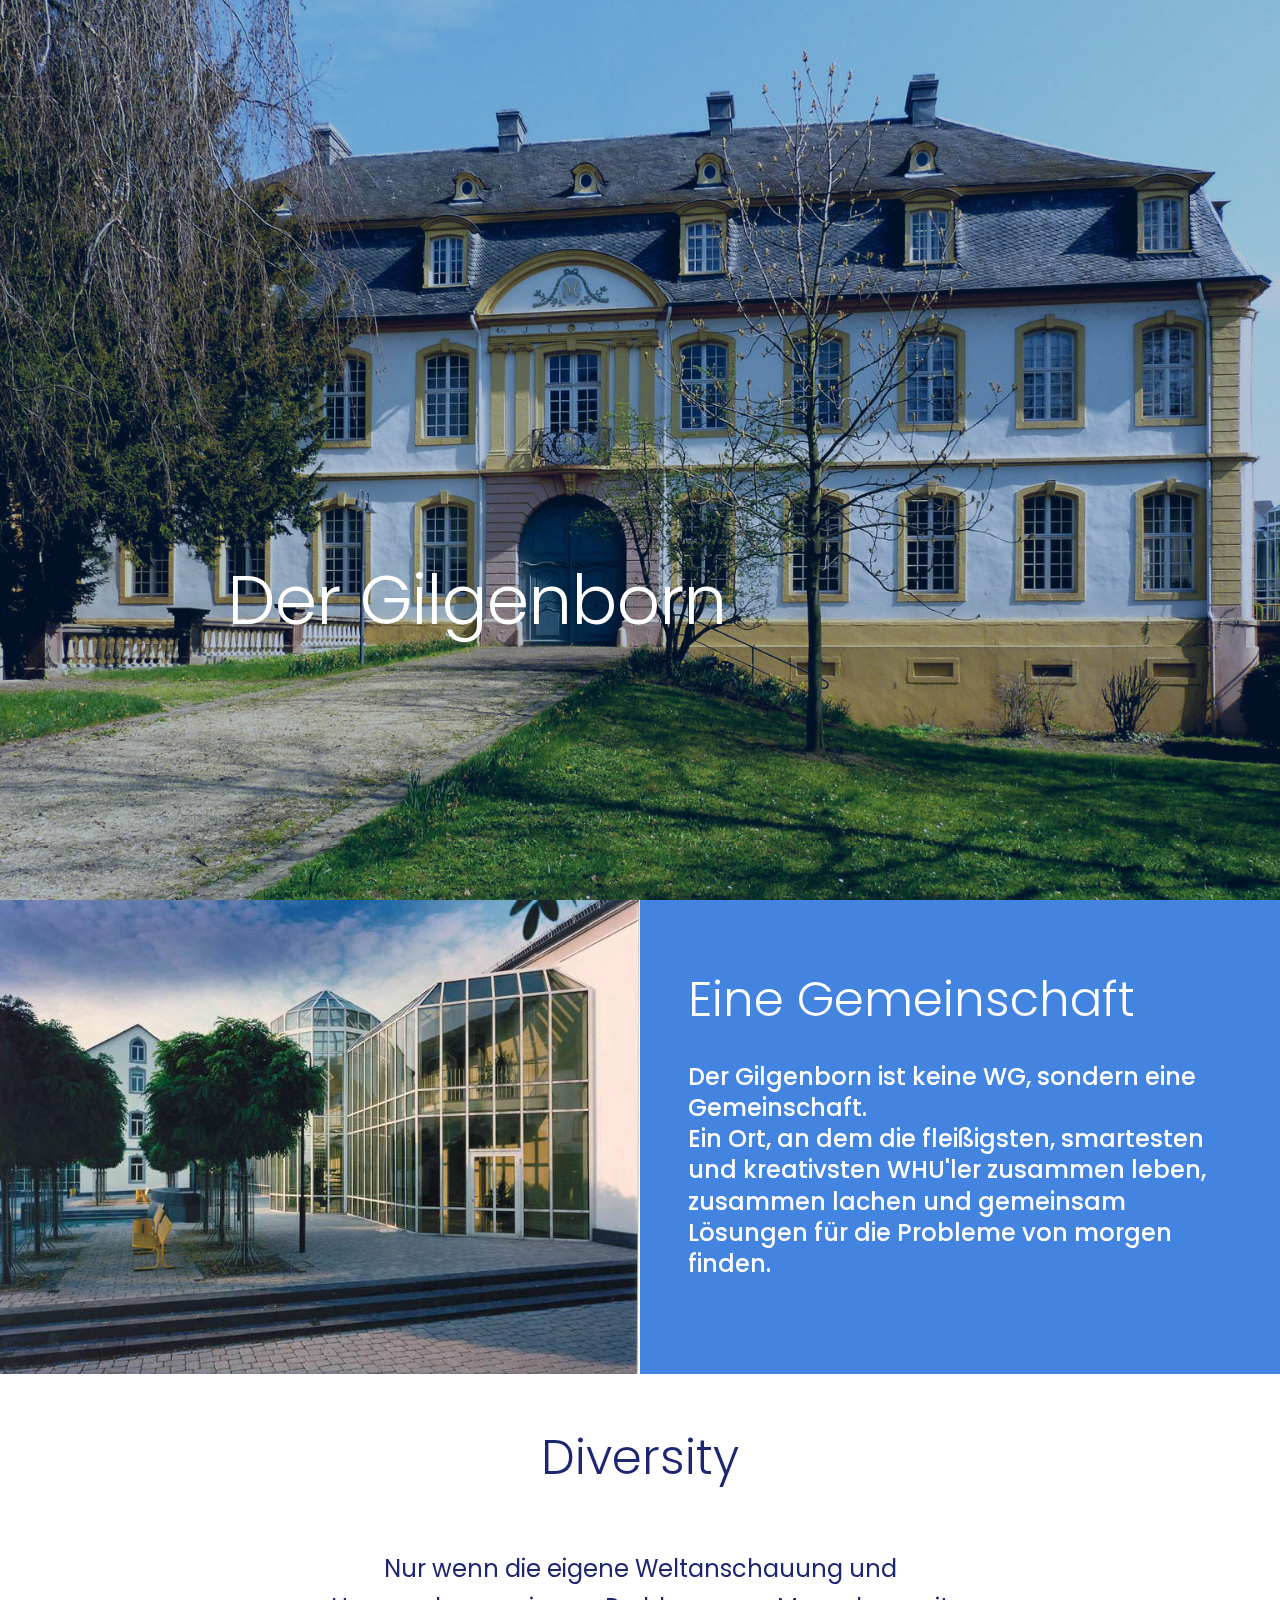
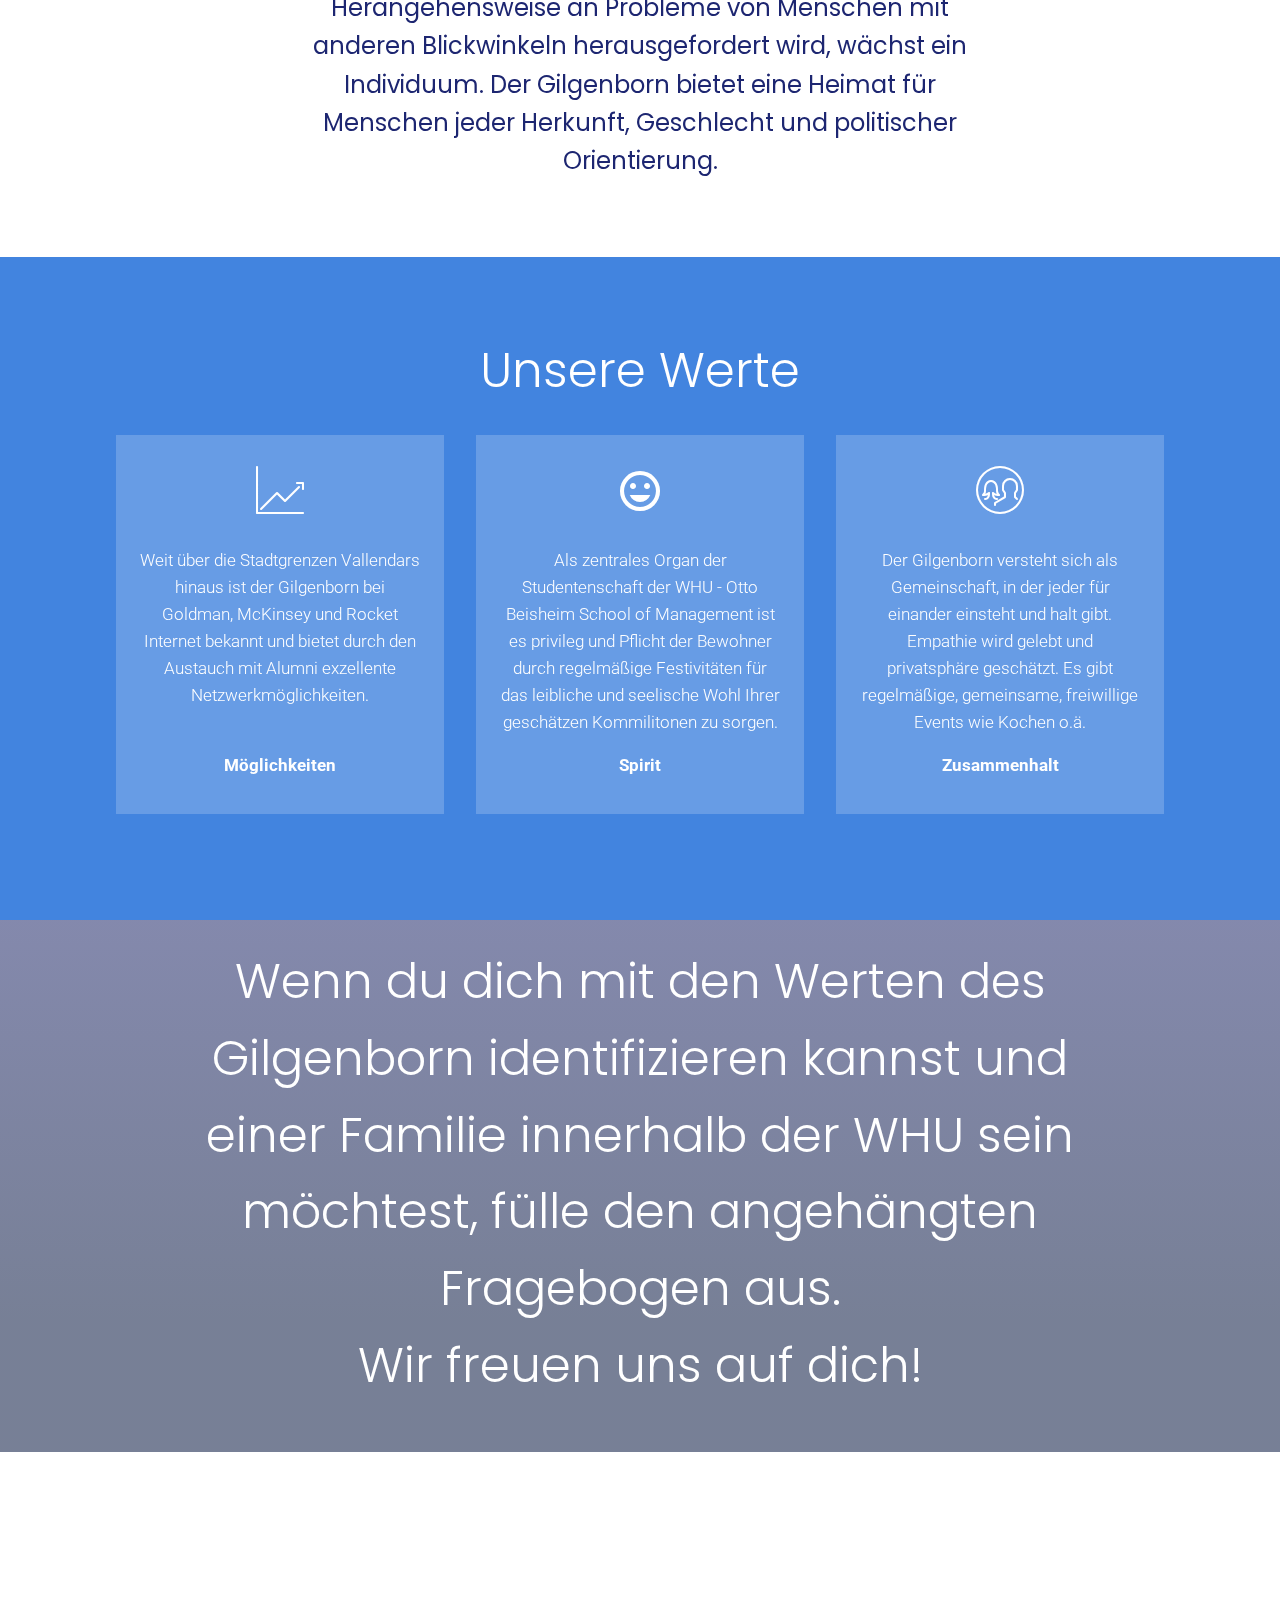
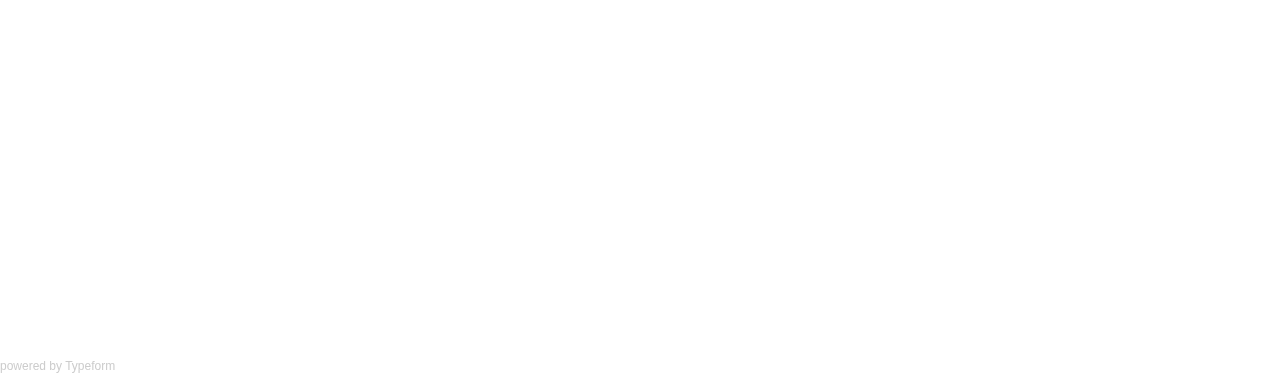
==== commit 25d6dc5e: "create github pages" ====
--- a/de.html
+++ b/de.html
@@ -56,7 +56,7 @@
               
               <div class="content-block">
                 <h2 class="mbr-section-title mbr-fonts-style pb-4 display-2">Eine Gemeinschaft</h2>
-                <h3 class="mbr-section-subtitle mbr-fonts-style pb-2 display-5">Der Gilgenborn ist keine WG, sondern eine Gemeisnchaft.<div>Ein Ort, an dem die fleißigsten, smartesten und kreativsten WHU'ler zusammen leben, zusammen lachen und gemeinsam Lösungen für die Probleme von morgen finden.</div></h3>
+                <h3 class="mbr-section-subtitle mbr-fonts-style pb-2 display-5">Der Gilgenborn ist keine WG, sondern eine Gemeinschaft.<div>Ein Ort, an dem die fleißigsten, smartesten und kreativsten WHU'ler zusammen leben, zusammen lachen und gemeinsam Lösungen für die Probleme von morgen finden.</div></h3>
                 <p class="mbr-text testimonial-text mbr-fonts-style display-7"></p>
               </div>
             </div>
@@ -149,7 +149,7 @@
                 <h3 class="mbr-section-subtitle align-center mbr-light pb-3 mbr-fonts-style display-2"></h3>
                 
                 <p class="mbr-text pb-3 mbr-fonts-style display-2">
-                    Wenn du dich mit den Werten des Gilgenborn identifizieren kannst und ein Teil der Gemeinschaft sein möchtest, fülle den angehängten Fragebogen aus. Du wirst kurz darauf kontaktiert.<br>Wir freuen uns auf dich!</p>
+                    Wenn du dich mit den Werten des Gilgenborn identifizieren kannst und einer Familie innerhalb der WHU sein möchtest, fülle den angehängten Fragebogen aus. <br>Wir freuen uns auf dich!</p>
                 
             </div>
         </div>
@@ -157,7 +157,7 @@
     
 </section>
 
-<div id="custom-html-w" custom-code="true" data-rv-view="32"><div class="typeform-widget" data-url="https://mauriceschneider.typeform.com/to/I1XOrt" style="width: 100%; height: 500px;"></div> <script> (function() { var qs,js,q,s,d=document, gi=d.getElementById, ce=d.createElement, gt=d.getElementsByTagName, id="typef_orm", b="https://embed.typeform.com/"; if(!gi.call(d,id)) { js=ce.call(d,"script"); js.id=id; js.src=b+"embed.js"; q=gt.call(d,"script")[0]; q.parentNode.insertBefore(js,q) } })() </script> <div style="font-family: Sans-Serif;font-size: 12px;color: #999;opacity: 0.5; padding-top: 5px;"> powered by <a href="https://admin.typeform.com/signup?utm_campaign=I1XOrt&utm_source=typeform.com-13900104-Basic&utm_medium=typeform&utm_content=typeform-embedded-poweredbytypeform&utm_term=EN" style="color: #999" target="_blank">Typeform</a> </div></div>
+<div id="custom-html-w" custom-code="true" data-rv-view="33"><div class="typeform-widget" data-url="https://mauriceschneider.typeform.com/to/I1XOrt" style="width: 100%; height: 500px;"></div> <script> (function() { var qs,js,q,s,d=document, gi=d.getElementById, ce=d.createElement, gt=d.getElementsByTagName, id="typef_orm", b="https://embed.typeform.com/"; if(!gi.call(d,id)) { js=ce.call(d,"script"); js.id=id; js.src=b+"embed.js"; q=gt.call(d,"script")[0]; q.parentNode.insertBefore(js,q) } })() </script> <div style="font-family: Sans-Serif;font-size: 12px;color: #999;opacity: 0.5; padding-top: 5px;"> powered by <a href="https://admin.typeform.com/signup?utm_campaign=I1XOrt&utm_source=typeform.com-13900104-Basic&utm_medium=typeform&utm_content=typeform-embedded-poweredbytypeform&utm_term=EN" style="color: #999" target="_blank">Typeform</a> </div></div>
 
 
   <script src="assets/web/assets/jquery/jquery.min.js"></script>
